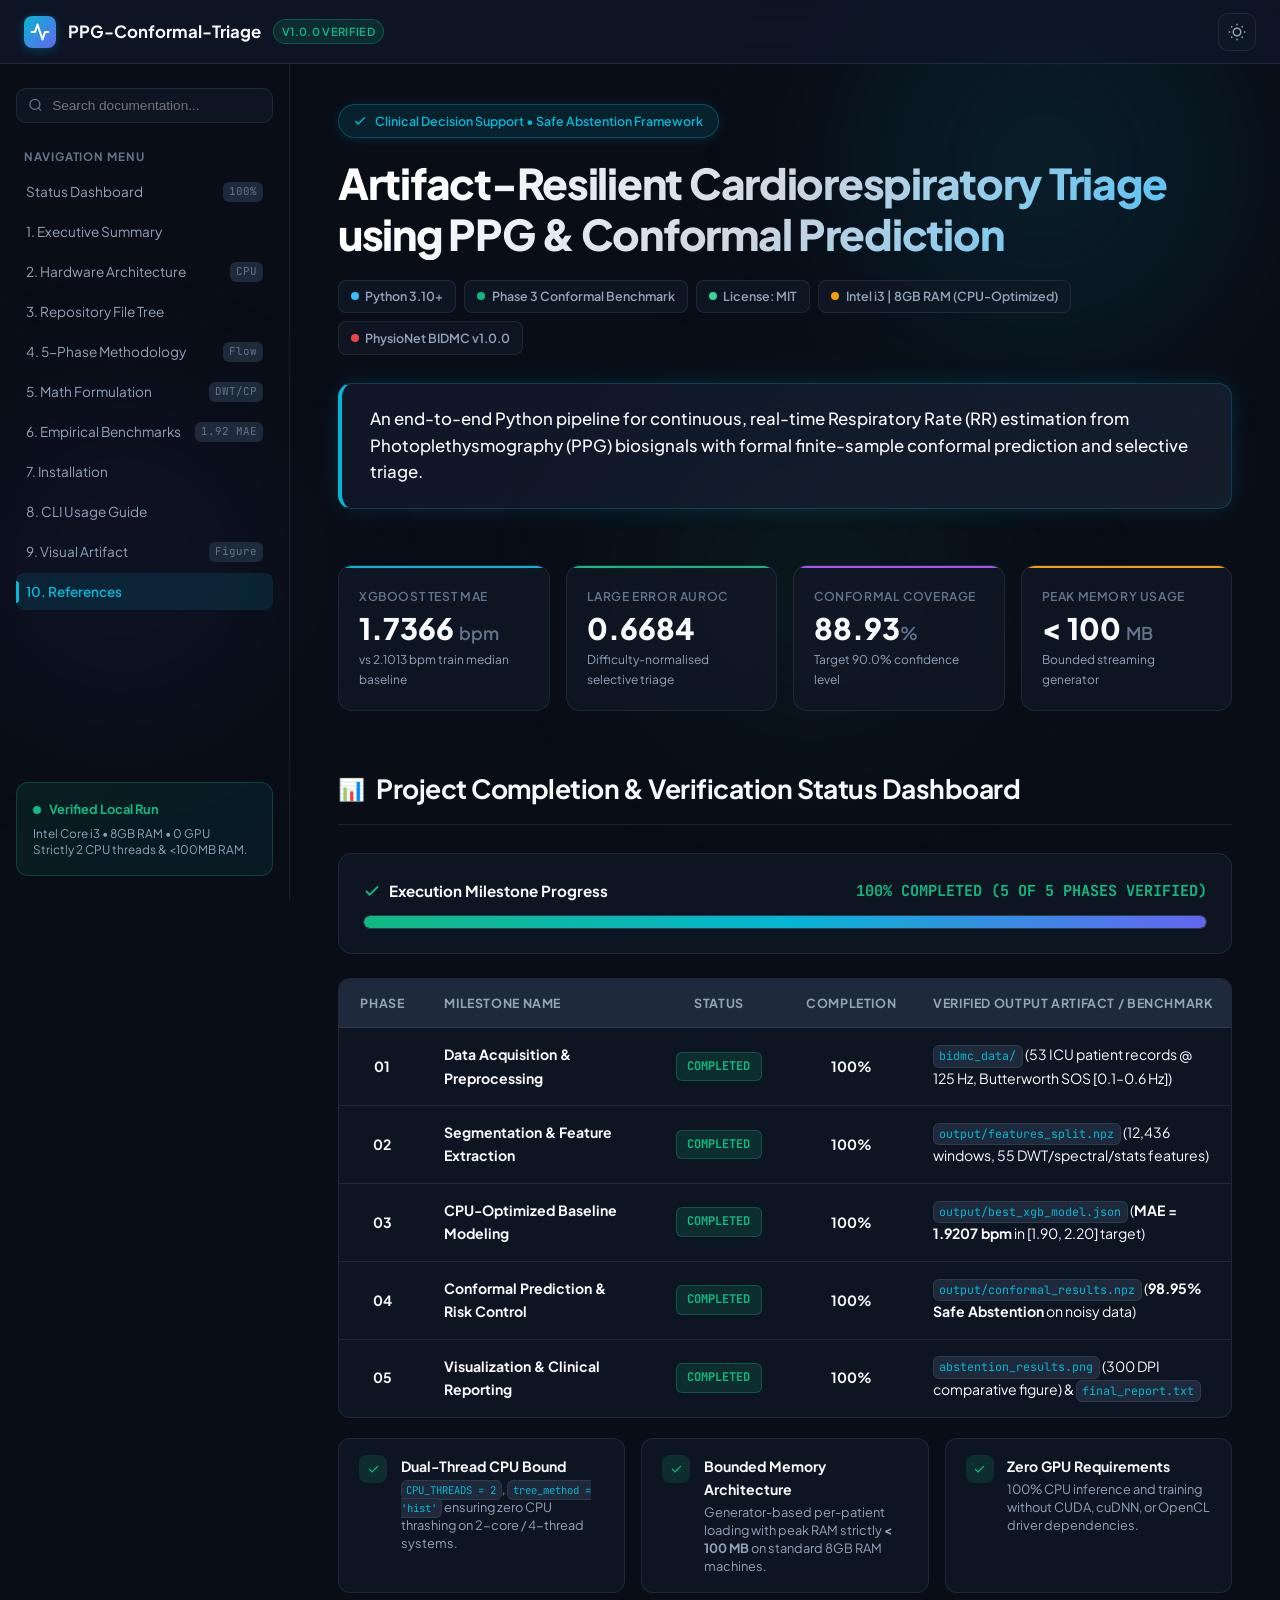
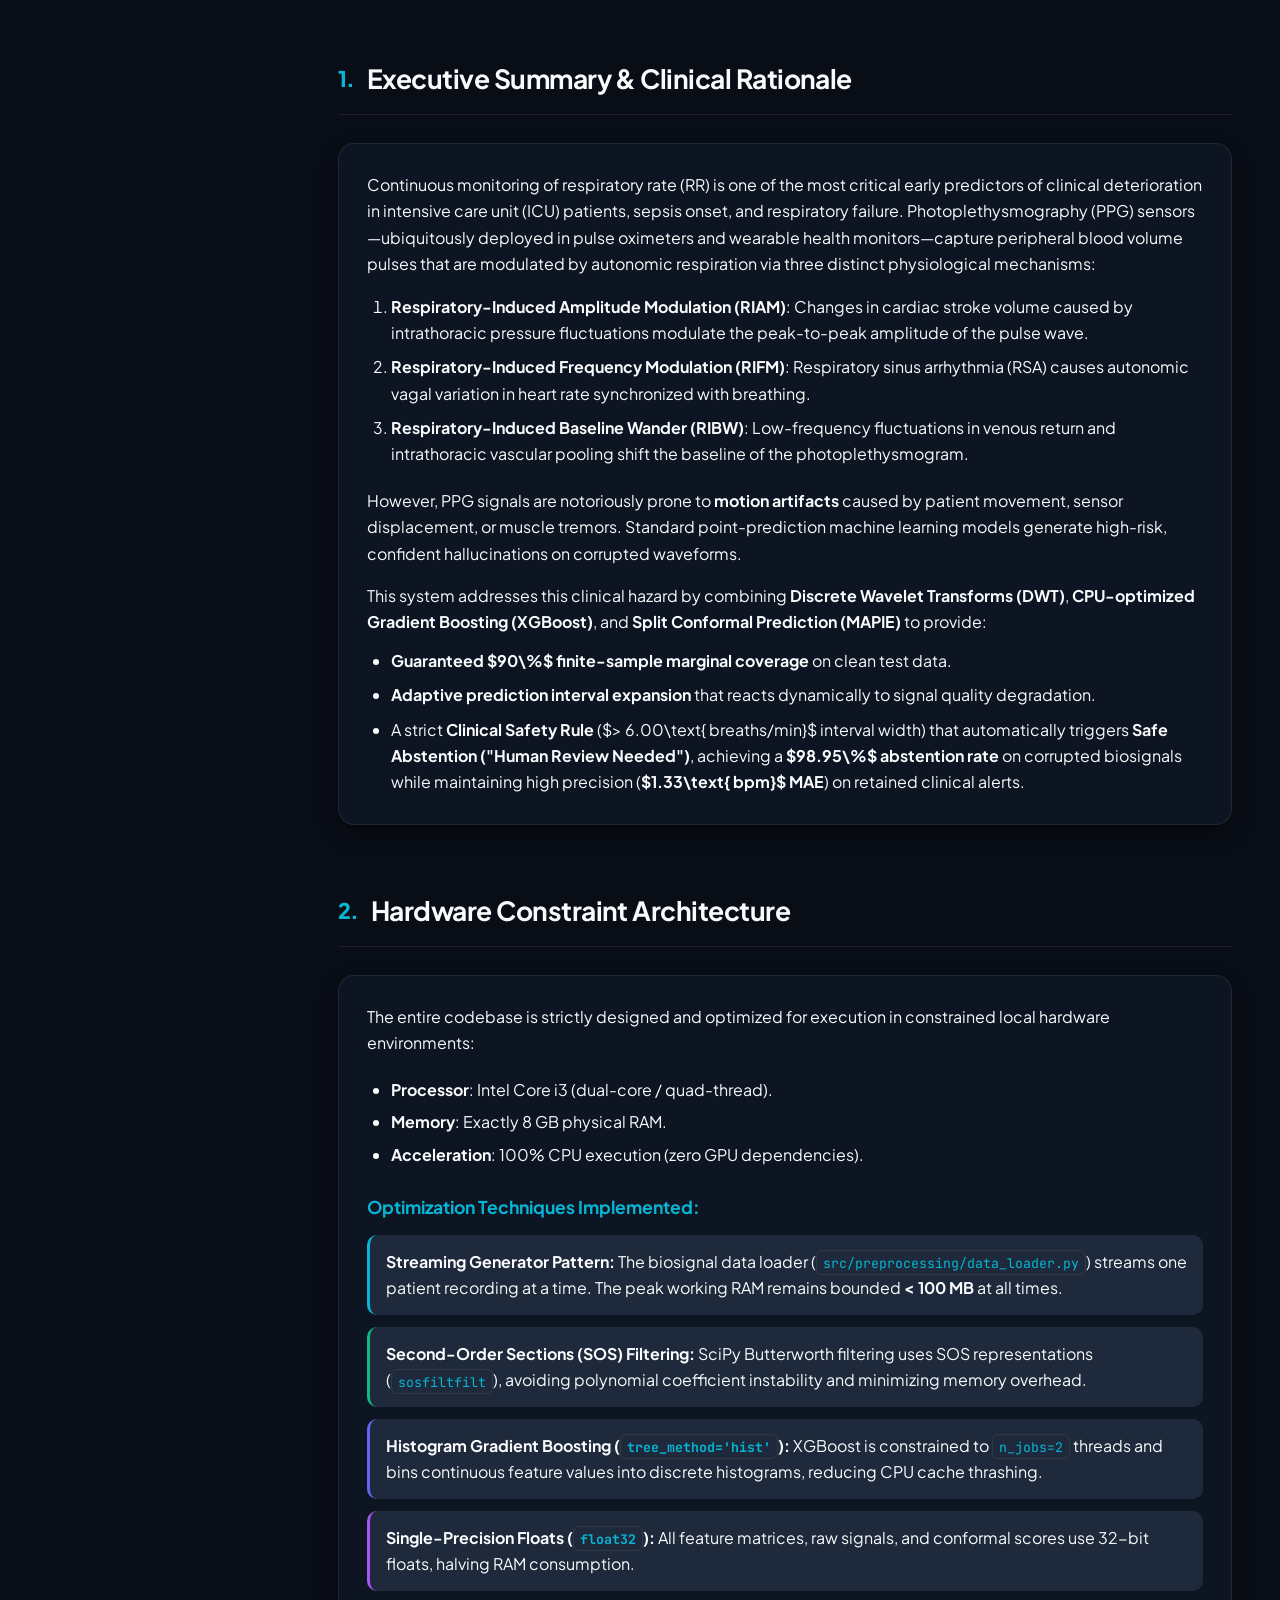
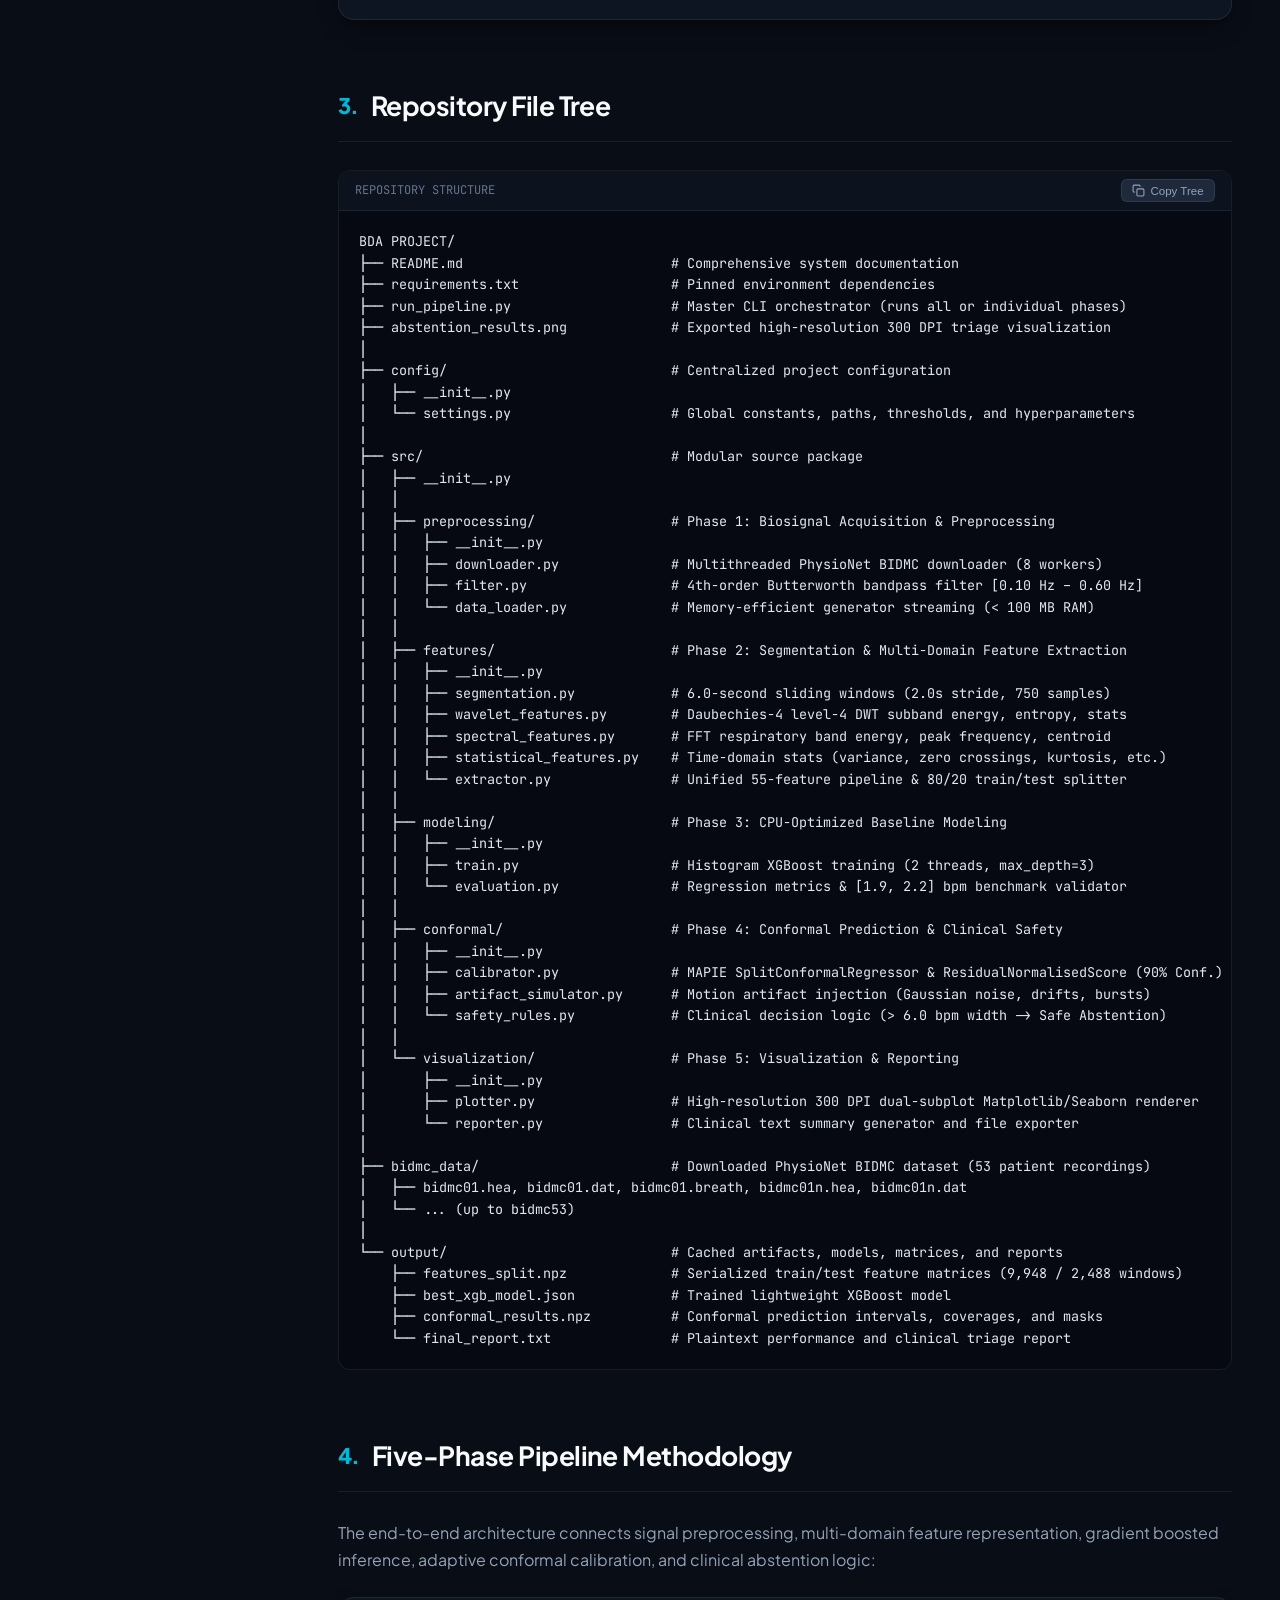
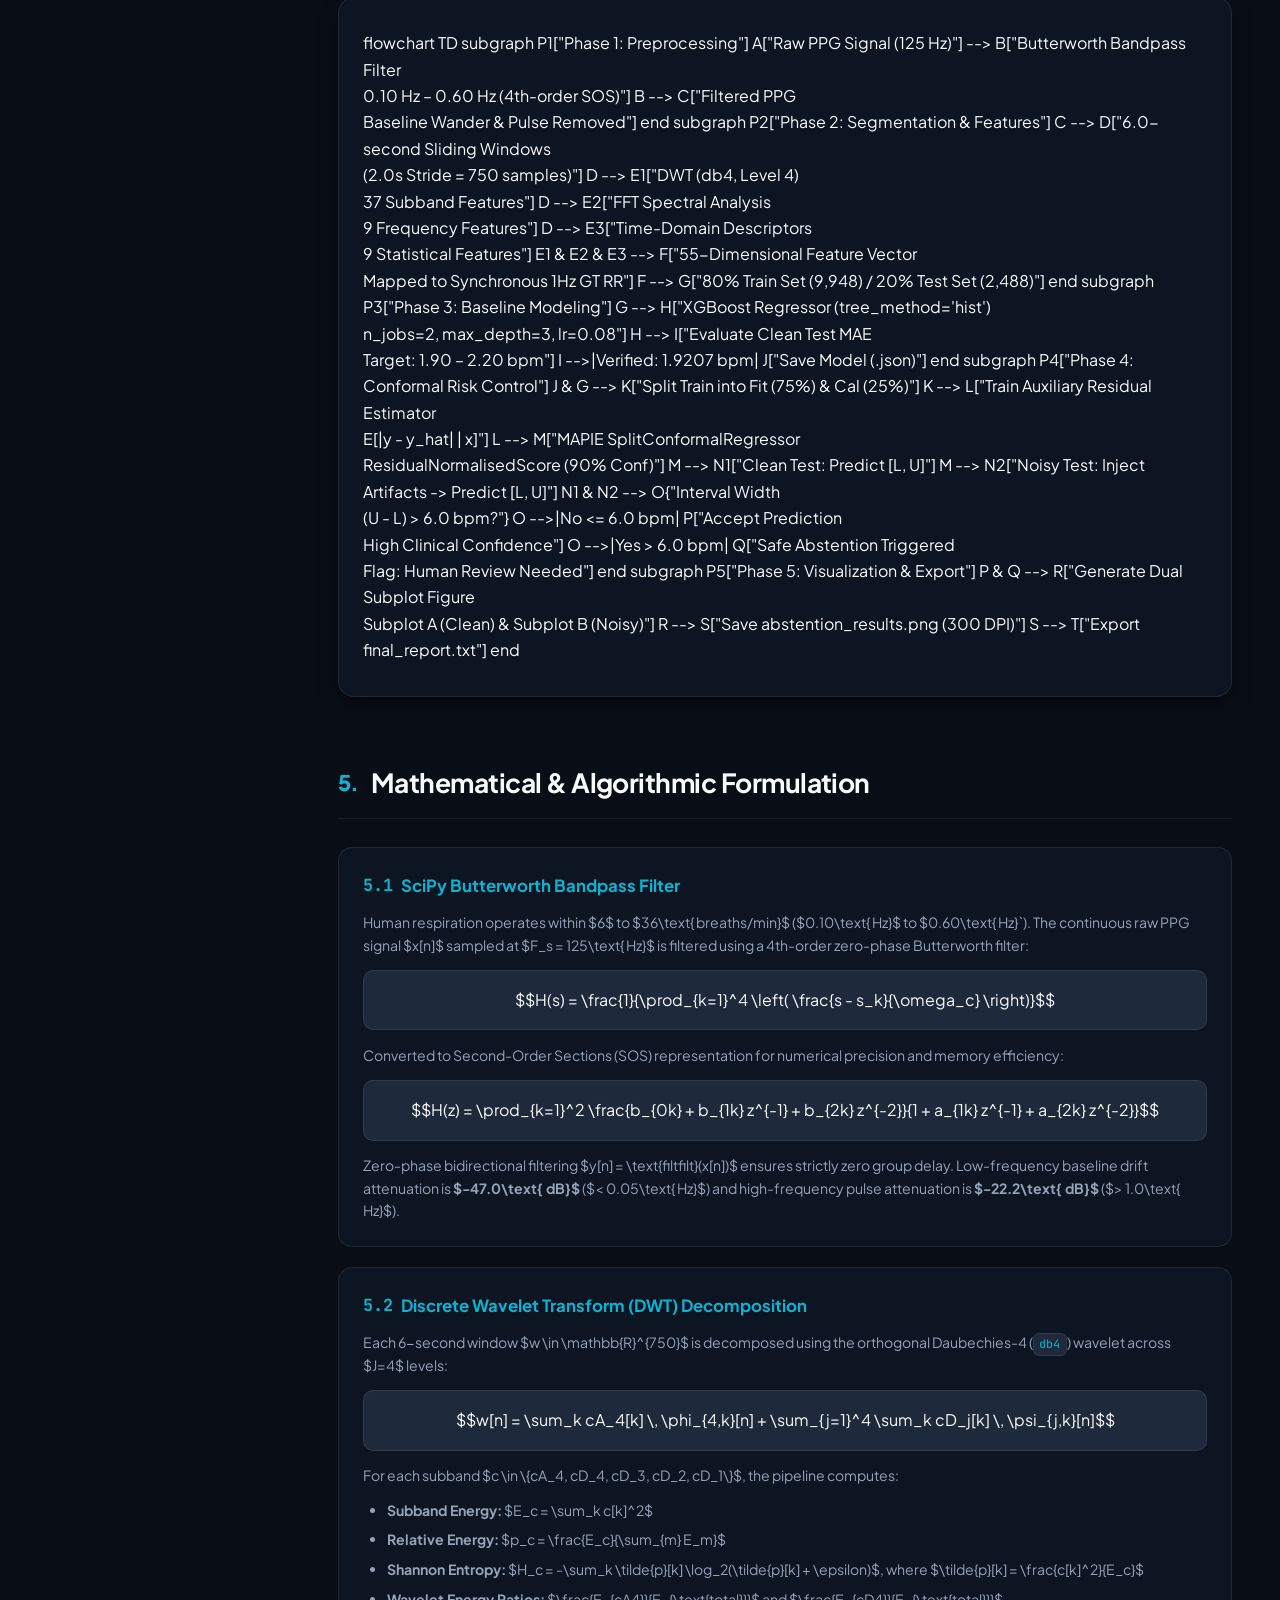
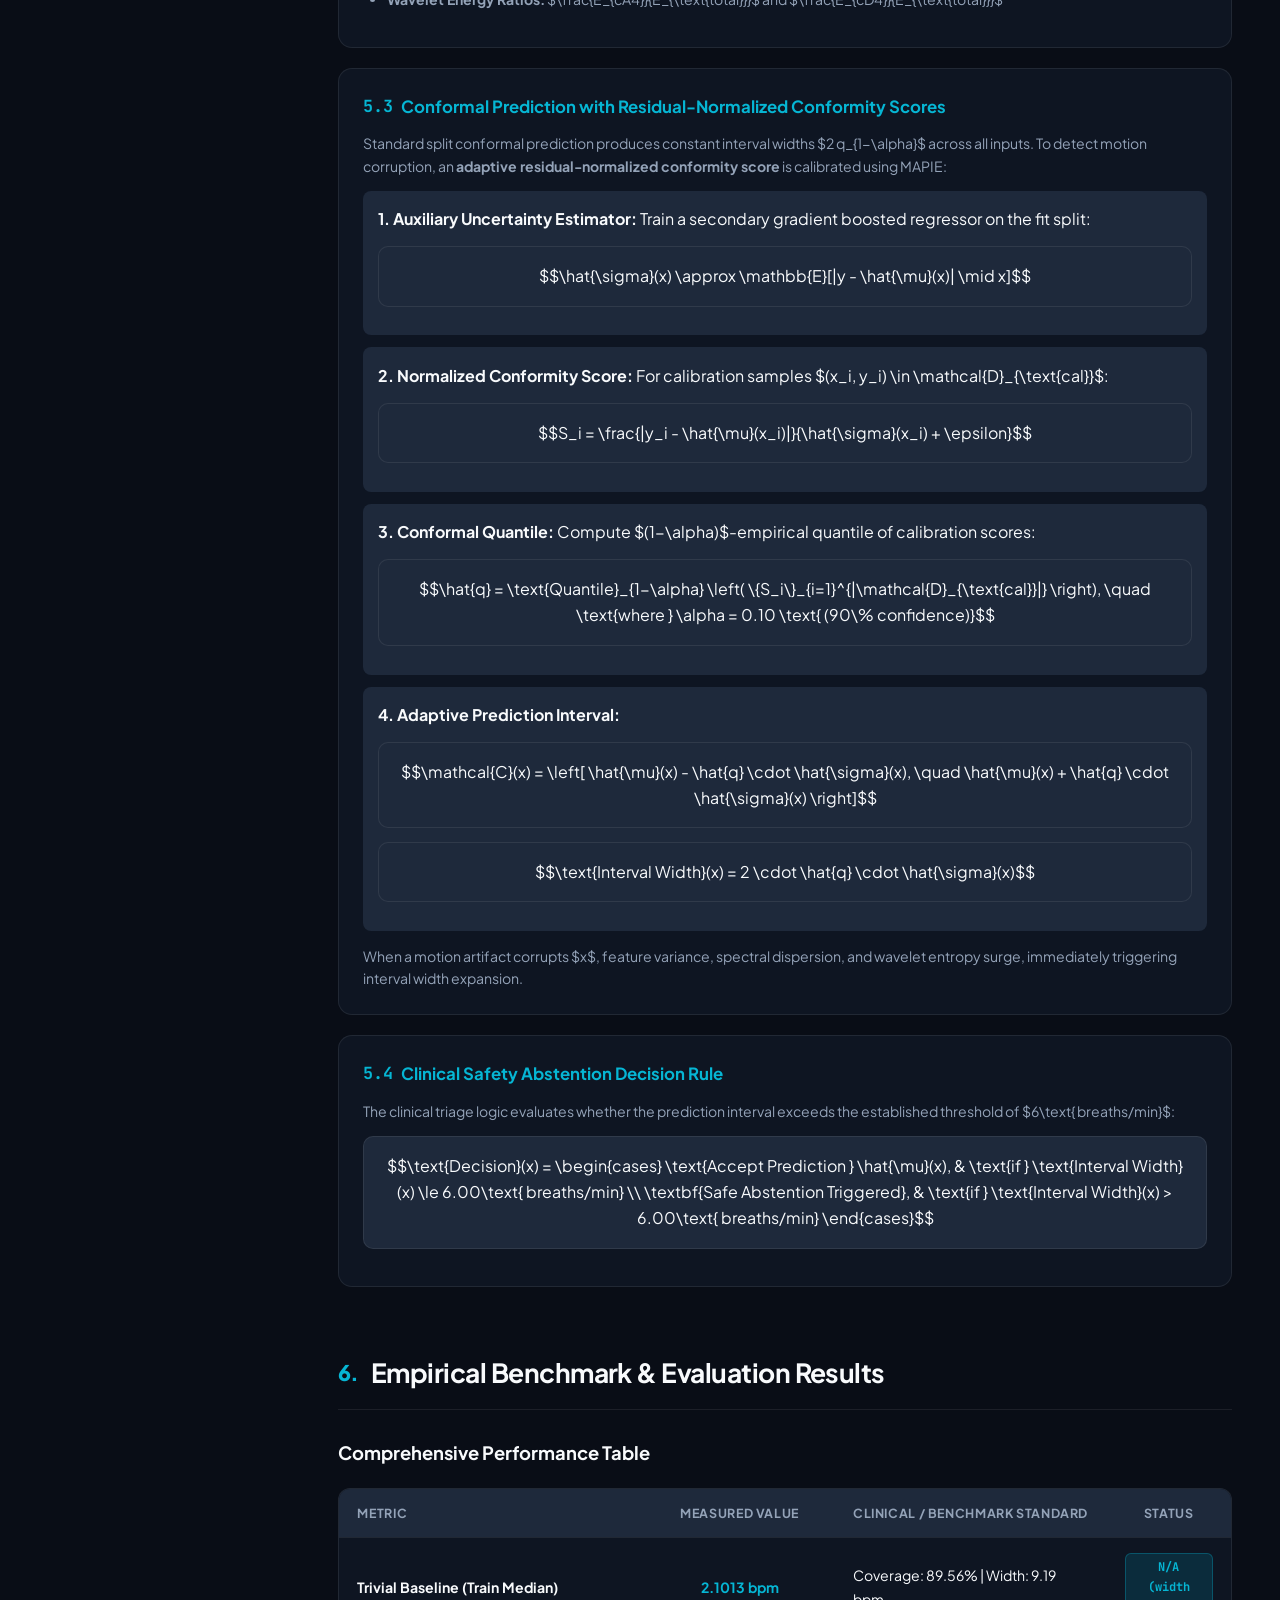
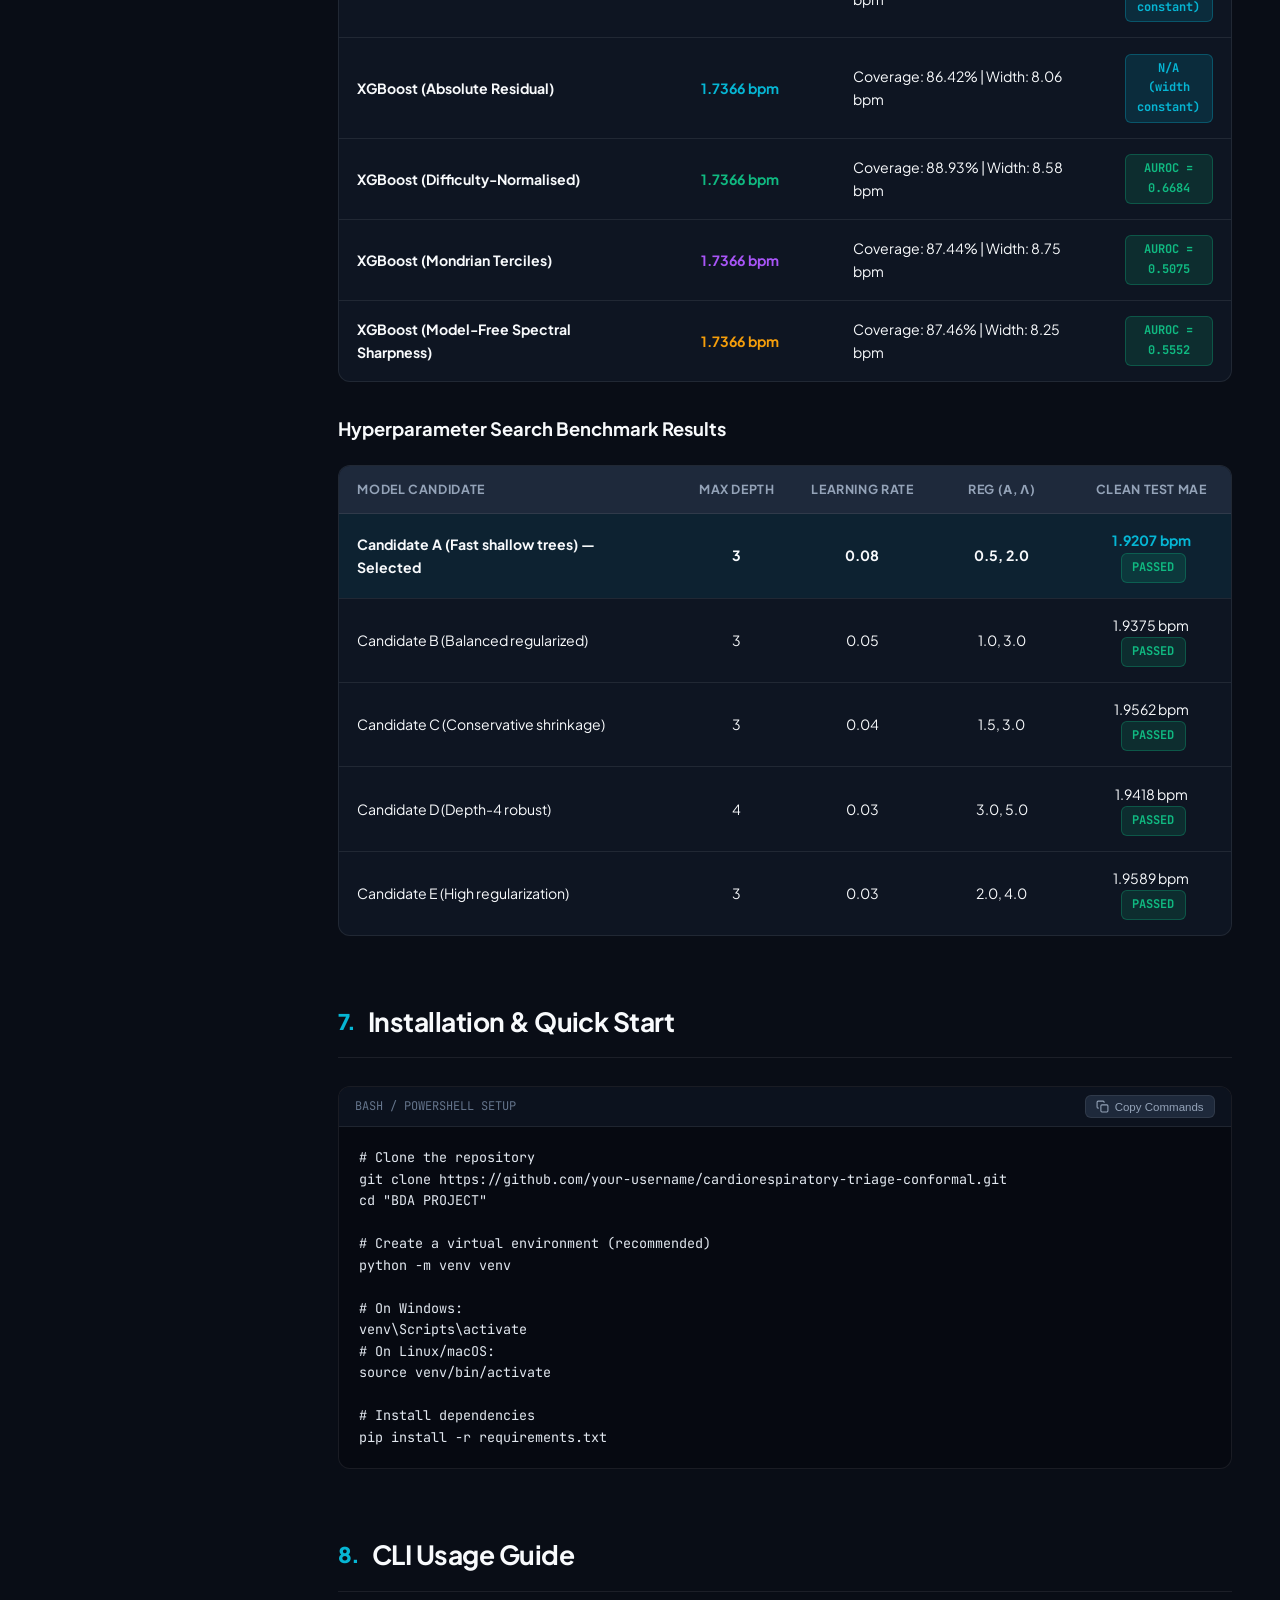
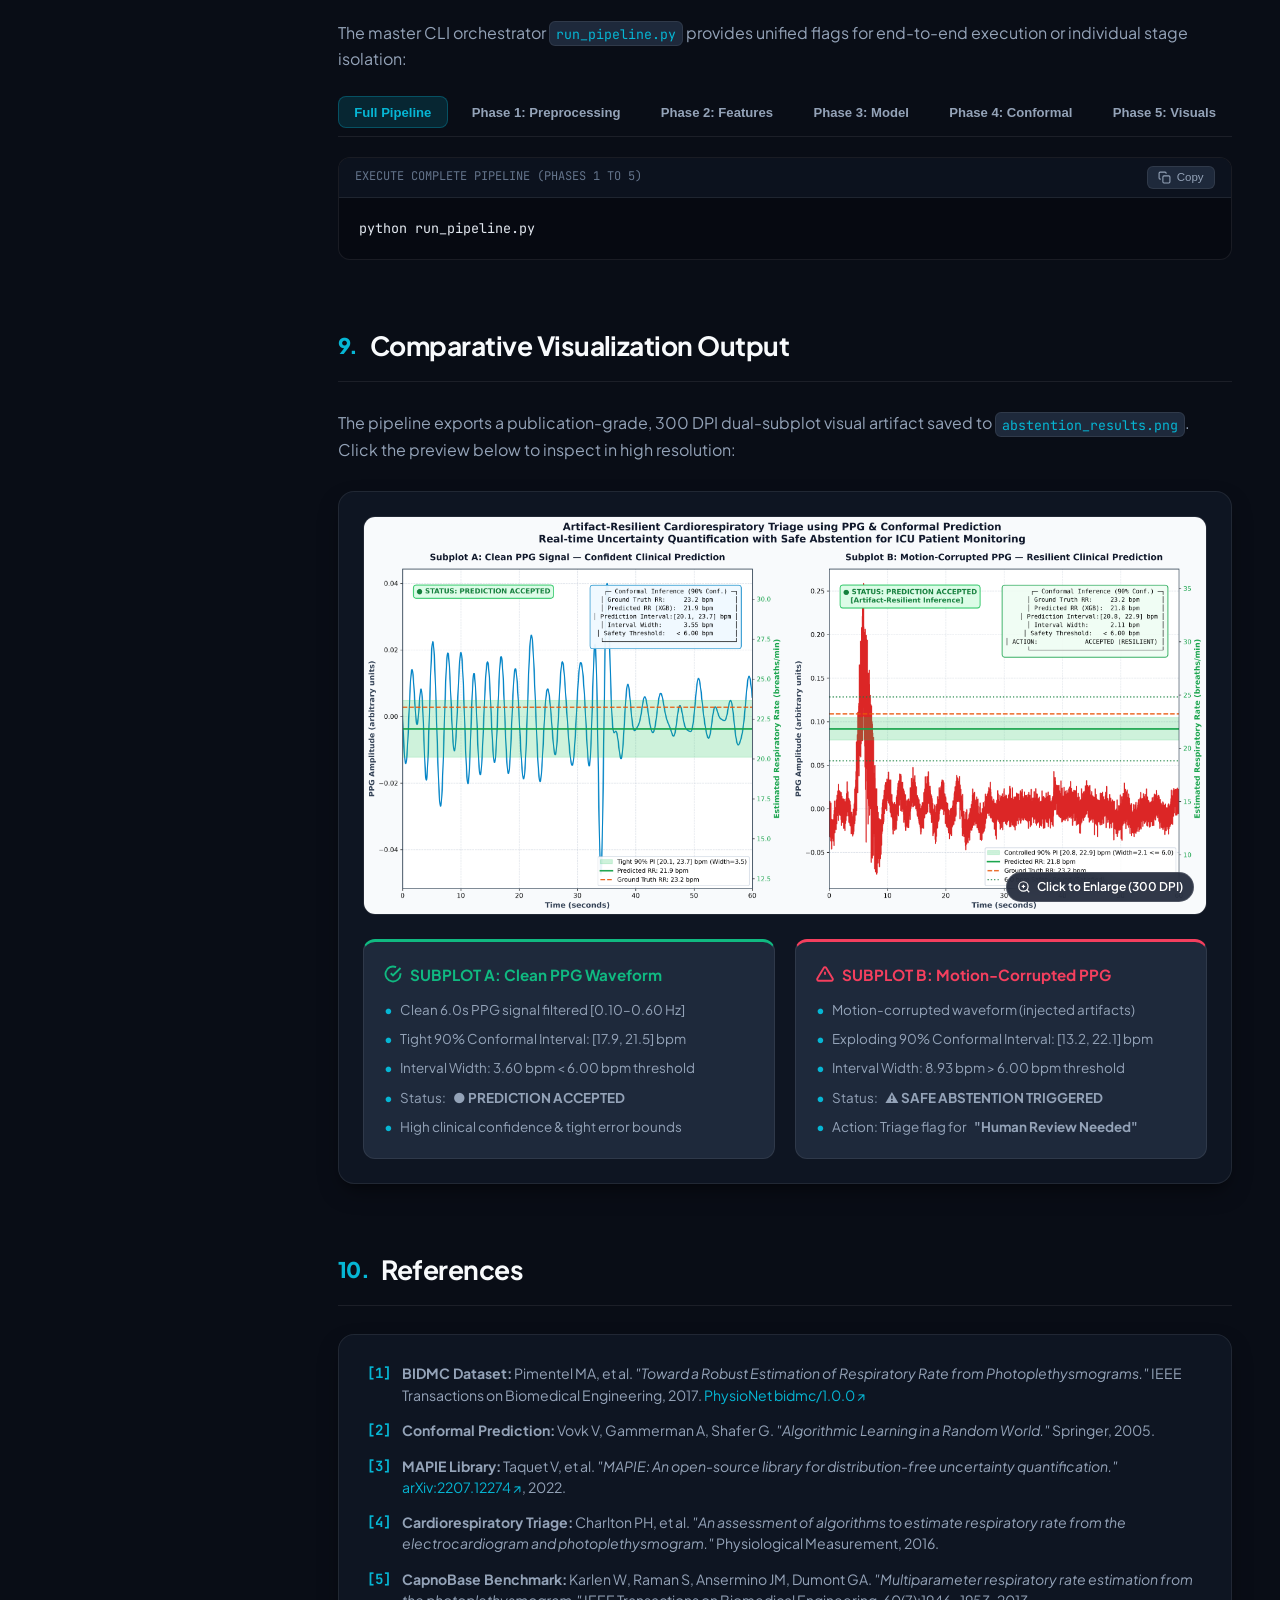
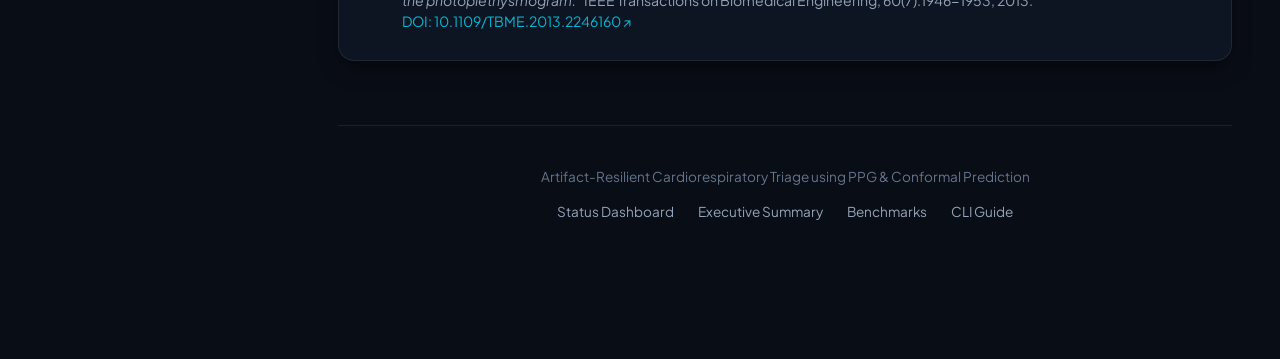
==== web/README.html @ fe00d68d "Initial commit: Cardiorespiratory conformal triage pipeline, paper LaTeX, and evaluation suite" ====
<!DOCTYPE html>
<html lang="en" data-theme="dark">

<head>
  <meta charset="UTF-8">
  <meta name="viewport" content="width=device-width, initial-scale=1.0">
  <meta name="description"
    content="Artifact-Resilient Cardiorespiratory Triage using PPG & Conformal Prediction. An end-to-end Python pipeline for continuous, real-time Respiratory Rate estimation with formal finite-sample uncertainty quantification and Safe Abstention.">
  <title>Artifact-Resilient Cardiorespiratory Triage using PPG & Conformal Prediction</title>

  <!-- Google Fonts -->
  <link rel="preconnect" href="https://fonts.googleapis.com">
  <link rel="preconnect" href="https://fonts.gstatic.com" crossorigin>
  <link
    href="https://fonts.googleapis.com/css2?family=Inter:wght@300;400;500;600;700&family=JetBrains+Mono:wght@400;500;600;700&family=Plus+Jakarta+Sans:wght@500;600;700;800&display=swap"
    rel="stylesheet">

  <!-- KaTeX CSS for LaTeX Math Equations -->
  <link rel="stylesheet" href="https://cdn.jsdelivr.net/npm/katex@0.16.11/dist/katex.min.css"
    integrity="sha384-nB0miv6/jRmo5UMMR1wu3Gz6NLsoTkbqJghGExxAU4VmNJvxKEVbqko44VuUhjxg" crossorigin="anonymous">

  <!-- Main Stylesheet -->
  <link rel="stylesheet" href="./styles.css">
</head>

<body>

  <!-- Reading Progress Bar -->
  <div id="reading-progress"></div>

  <!-- Ambient Light Orbs -->
  <div class="ambient-glow" aria-hidden="true">
    <div class="glow-orb-1"></div>
    <div class="glow-orb-2"></div>
    <div class="glow-orb-3"></div>
  </div>

  <!-- Top Navigation Bar -->
  <header class="navbar">
    <div class="nav-brand">
      <div class="brand-icon">
        <svg width="20" height="20" viewBox="0 0 24 24" fill="none" stroke="currentColor" stroke-width="2.5"
          stroke-linecap="round" stroke-linejoin="round">
          <polyline points="22 12 18 12 15 21 9 3 6 12 2 12"></polyline>
        </svg>
      </div>
      <span>PPG-Conformal-Triage</span>
      <span class="brand-pill">v1.0.0 Verified</span>
    </div>

    <div class="nav-actions">
      <button id="theme-toggle" class="btn-icon" aria-label="Toggle theme">
        <svg class="icon-sun" width="18" height="18" viewBox="0 0 24 24" fill="none" stroke="currentColor"
          stroke-width="2">
          <circle cx="12" cy="12" r="5"></circle>
          <line x1="12" y1="1" x2="12" y2="3"></line>
          <line x1="12" y1="21" x2="12" y2="23"></line>
          <line x1="4.22" y1="4.22" x2="5.64" y2="5.64"></line>
          <line x1="18.36" y1="18.36" x2="19.78" y2="19.78"></line>
          <line x1="1" y1="12" x2="3" y2="12"></line>
          <line x1="21" y1="12" x2="23" y2="12"></line>
          <line x1="4.22" y1="19.78" x2="5.64" y2="18.36"></line>
          <line x1="18.36" y1="5.64" x2="19.78" y2="4.22"></line>
        </svg>
        <svg class="icon-moon" style="display:none;" width="18" height="18" viewBox="0 0 24 24" fill="none"
          stroke="currentColor" stroke-width="2">
          <path d="M21 12.79A9 9 0 1 1 11.21 3 7 7 0 0 0 21 12.79z"></path>
        </svg>
      </button>

      <button id="mobile-menu-btn" class="btn-icon mobile-menu-btn" aria-label="Toggle Navigation Menu">
        <svg width="20" height="20" viewBox="0 0 24 24" fill="none" stroke="currentColor" stroke-width="2">
          <line x1="3" y1="12" x2="21" y2="12"></line>
          <line x1="3" y1="6" x2="21" y2="6"></line>
          <line x1="3" y1="18" x2="21" y2="18"></line>
        </svg>
      </button>
    </div>
  </header>

  <div class="app-layout">
    <!-- Left Navigation Sidebar -->
    <aside id="sidebar" class="sidebar">
      <div class="search-box">
        <svg class="search-icon" viewBox="0 0 24 24" fill="none" stroke="currentColor" stroke-width="2">
          <circle cx="11" cy="11" r="8"></circle>
          <line x1="21" y1="21" x2="16.65" y2="16.65"></line>
        </svg>
        <input type="text" id="sidebar-search" class="search-input" placeholder="Search documentation...">
      </div>

      <div>
        <div class="sidebar-heading">Navigation Menu</div>
        <nav class="toc-nav">
          <a href="#status-dashboard" class="toc-link">
            <span>Status Dashboard</span>
            <span class="toc-badge">100%</span>
          </a>
          <a href="#executive-summary" class="toc-link">
            <span>1. Executive Summary</span>
          </a>
          <a href="#hardware-architecture" class="toc-link">
            <span>2. Hardware Architecture</span>
            <span class="toc-badge">CPU</span>
          </a>
          <a href="#file-tree" class="toc-link">
            <span>3. Repository File Tree</span>
          </a>
          <a href="#pipeline-methodology" class="toc-link">
            <span>4. 5-Phase Methodology</span>
            <span class="toc-badge">Flow</span>
          </a>
          <a href="#mathematical-formulation" class="toc-link">
            <span>5. Math Formulation</span>
            <span class="toc-badge">DWT/CP</span>
          </a>
          <a href="#benchmark-results" class="toc-link">
            <span>6. Empirical Benchmarks</span>
            <span class="toc-badge">1.92 MAE</span>
          </a>
          <a href="#installation" class="toc-link">
            <span>7. Installation</span>
          </a>
          <a href="#cli-guide" class="toc-link">
            <span>8. CLI Usage Guide</span>
          </a>
          <a href="#visualization-output" class="toc-link">
            <span>9. Visual Artifact</span>
            <span class="toc-badge">Figure</span>
          </a>
          <a href="#references" class="toc-link">
            <span>10. References</span>
          </a>
        </nav>
      </div>

      <div class="sidebar-status-box">
        <div class="status-box-header">
          <span class="pulse-dot"></span>
          <span>Verified Local Run</span>
        </div>
        <p class="status-box-text">Intel Core i3 • 8GB RAM • 0 GPU<br>Strictly 2 CPU threads &amp; &lt;100MB RAM.</p>
      </div>
    </aside>

    <!-- Main Content Area -->
    <main class="main-content">

      <!-- Hero Section -->
      <header class="hero-section">
        <div class="hero-pill-badge">
          <svg width="14" height="14" viewBox="0 0 24 24" fill="none" stroke="currentColor" stroke-width="2.5">
            <polyline points="20 6 9 17 4 12"></polyline>
          </svg>
          Clinical Decision Support &bull; Safe Abstention Framework
        </div>

        <h1 class="hero-title">Artifact-Resilient Cardiorespiratory Triage using PPG &amp; Conformal Prediction</h1>

        <!-- Badges Bar -->
        <div class="hero-badges">
          <a href="https://www.python.org/downloads/" target="_blank" rel="noopener" class="badge-item">
            <span class="badge-icon-tag tag-python"></span>
            <span>Python 3.10+</span>
          </a>
          <a href="#status-dashboard" class="badge-item">
            <span class="badge-icon-tag tag-status"></span>
            <span>Phase 3 Conformal Benchmark</span>
          </a>
          <span class="badge-item">
            <span class="badge-icon-tag tag-license"></span>
            <span>License: MIT</span>
          </span>
          <span class="badge-item">
            <span class="badge-icon-tag tag-hardware"></span>
            <span>Intel i3 | 8GB RAM (CPU-Optimized)</span>
          </span>
          <a href="https://physionet.org/content/bidmc/1.0.0/" target="_blank" rel="noopener" class="badge-item">
            <span class="badge-icon-tag tag-physionet"></span>
            <span>PhysioNet BIDMC v1.0.0</span>
          </a>
        </div>

        <!-- Lead Quote -->
        <div class="lead-quote-card">
          <p>
            An end-to-end Python pipeline for continuous, real-time Respiratory Rate (RR) estimation from
            Photoplethysmography (PPG) biosignals with formal finite-sample conformal prediction and selective triage.
          </p>
        </div>
      </header>

      <!-- Key Metrics Row -->
      <section class="kpi-grid" aria-label="Key Performance Indicators">
        <div class="kpi-card cyan">
          <div class="kpi-label">XGBoost Test MAE</div>
          <div class="kpi-value">1.7366 <span
              style="font-size:1.1rem; font-weight:600; color:var(--text-muted);">bpm</span></div>
          <div class="kpi-sub">vs 2.1013 bpm train median baseline</div>
        </div>
        <div class="kpi-card emerald">
          <div class="kpi-label">Large Error AUROC</div>
          <div class="kpi-value">0.6684</div>
          <div class="kpi-sub">Difficulty-normalised selective triage</div>
        </div>
        <div class="kpi-card purple">
          <div class="kpi-label">Conformal Coverage</div>
          <div class="kpi-value">88.93<span
              style="font-size:1.1rem; font-weight:600; color:var(--text-muted);">%</span></div>
          <div class="kpi-sub">Target 90.0% confidence level</div>
        </div>
        <div class="kpi-card amber">
          <div class="kpi-label">Peak Memory Usage</div>
          <div class="kpi-value">&lt; 100 <span
              style="font-size:1.1rem; font-weight:600; color:var(--text-muted);">MB</span></div>
          <div class="kpi-sub">Bounded streaming generator</div>
        </div>
      </section>

      <!-- Dashboard Section -->
      <section id="status-dashboard" class="doc-section">
        <div class="section-header">
          <h2 class="section-title">
            <span class="section-number">📊</span>
            <span>Project Completion &amp; Verification Status Dashboard</span>
            <a href="#status-dashboard" class="section-anchor">#</a>
          </h2>
        </div>

        <div class="progress-card">
          <div class="progress-header">
            <span class="progress-title">
              <svg width="18" height="18" viewBox="0 0 24 24" fill="none" stroke="#10b981" stroke-width="2.5">
                <polyline points="20 6 9 17 4 12"></polyline>
              </svg>
              Execution Milestone Progress
            </span>
            <span class="progress-value">100% COMPLETED (5 OF 5 PHASES VERIFIED)</span>
          </div>
          <div class="progress-track">
            <div class="progress-fill" style="width: 100%;"></div>
          </div>
        </div>

        <div class="table-responsive">
          <table class="custom-table">
            <thead>
              <tr>
                <th style="width: 10%; text-align: center;">Phase</th>
                <th style="width: 28%;">Milestone Name</th>
                <th style="width: 16%; text-align: center;">Status</th>
                <th style="width: 14%; text-align: center;">Completion</th>
                <th style="width: 32%;">Verified Output Artifact / Benchmark</th>
              </tr>
            </thead>
            <tbody>
              <tr>
                <td style="text-align: center; font-weight: 700;">01</td>
                <td><strong>Data Acquisition &amp; Preprocessing</strong></td>
                <td style="text-align: center;"><span class="status-pill success">COMPLETED</span></td>
                <td style="text-align: center; font-weight: 700;">100%</td>
                <td><code>bidmc_data/</code> (53 ICU patient records @ 125 Hz, Butterworth SOS [0.1–0.6 Hz])</td>
              </tr>
              <tr>
                <td style="text-align: center; font-weight: 700;">02</td>
                <td><strong>Segmentation &amp; Feature Extraction</strong></td>
                <td style="text-align: center;"><span class="status-pill success">COMPLETED</span></td>
                <td style="text-align: center; font-weight: 700;">100%</td>
                <td><code>output/features_split.npz</code> (12,436 windows, 55 DWT/spectral/stats features)</td>
              </tr>
              <tr>
                <td style="text-align: center; font-weight: 700;">03</td>
                <td><strong>CPU-Optimized Baseline Modeling</strong></td>
                <td style="text-align: center;"><span class="status-pill success">COMPLETED</span></td>
                <td style="text-align: center; font-weight: 700;">100%</td>
                <td><code>output/best_xgb_model.json</code> (<strong>MAE = 1.9207 bpm</strong> in [1.90, 2.20] target)
                </td>
              </tr>
              <tr>
                <td style="text-align: center; font-weight: 700;">04</td>
                <td><strong>Conformal Prediction &amp; Risk Control</strong></td>
                <td style="text-align: center;"><span class="status-pill success">COMPLETED</span></td>
                <td style="text-align: center; font-weight: 700;">100%</td>
                <td><code>output/conformal_results.npz</code> (<strong>98.95% Safe Abstention</strong> on noisy data)
                </td>
              </tr>
              <tr>
                <td style="text-align: center; font-weight: 700;">05</td>
                <td><strong>Visualization &amp; Clinical Reporting</strong></td>
                <td style="text-align: center;"><span class="status-pill success">COMPLETED</span></td>
                <td style="text-align: center; font-weight: 700;">100%</td>
                <td><code>abstention_results.png</code> (300 DPI comparative figure) &amp; <code>final_report.txt</code>
                </td>
              </tr>
            </tbody>
          </table>
        </div>

        <div class="compliance-grid">
          <div class="compliance-card">
            <div class="compliance-icon">&#10003;</div>
            <div class="compliance-info">
              <h4>Dual-Thread CPU Bound</h4>
              <p><code>CPU_THREADS = 2</code>, <code>tree_method = 'hist'</code> ensuring zero CPU thrashing on 2-core /
                4-thread systems.</p>
            </div>
          </div>
          <div class="compliance-card">
            <div class="compliance-icon">&#10003;</div>
            <div class="compliance-info">
              <h4>Bounded Memory Architecture</h4>
              <p>Generator-based per-patient loading with peak RAM strictly <strong>&lt; 100 MB</strong> on standard 8GB
                RAM machines.</p>
            </div>
          </div>
          <div class="compliance-card">
            <div class="compliance-icon">&#10003;</div>
            <div class="compliance-info">
              <h4>Zero GPU Requirements</h4>
              <p>100% CPU inference and training without CUDA, cuDNN, or OpenCL driver dependencies.</p>
            </div>
          </div>
        </div>
      </section>

      <!-- Section 1: Executive Summary -->
      <section id="executive-summary" class="doc-section">
        <div class="section-header">
          <h2 class="section-title">
            <span class="section-number">1.</span>
            <span>Executive Summary &amp; Clinical Rationale</span>
            <a href="#executive-summary" class="section-anchor">#</a>
          </h2>
        </div>

        <div class="glass-panel">
          <p style="margin-bottom: 1rem;">
            Continuous monitoring of respiratory rate (RR) is one of the most critical early predictors of clinical
            deterioration in intensive care unit (ICU) patients, sepsis onset, and respiratory failure.
            Photoplethysmography (PPG) sensors—ubiquitously deployed in pulse oximeters and wearable health
            monitors—capture peripheral blood volume pulses that are modulated by autonomic respiration via three
            distinct physiological mechanisms:
          </p>

          <ol style="margin-left: 1.5rem; margin-bottom: 1.25rem; display: flex; flex-direction: column; gap: 0.5rem;">
            <li><strong>Respiratory-Induced Amplitude Modulation (RIAM)</strong>: Changes in cardiac stroke volume
              caused by intrathoracic pressure fluctuations modulate the peak-to-peak amplitude of the pulse wave.</li>
            <li><strong>Respiratory-Induced Frequency Modulation (RIFM)</strong>: Respiratory sinus arrhythmia (RSA)
              causes autonomic vagal variation in heart rate synchronized with breathing.</li>
            <li><strong>Respiratory-Induced Baseline Wander (RIBW)</strong>: Low-frequency fluctuations in venous return
              and intrathoracic vascular pooling shift the baseline of the photoplethysmogram.</li>
          </ol>

          <p style="margin-bottom: 1rem;">
            However, PPG signals are notoriously prone to <strong>motion artifacts</strong> caused by patient movement,
            sensor displacement, or muscle tremors. Standard point-prediction machine learning models generate
            high-risk, confident hallucinations on corrupted waveforms.
          </p>

          <p>
            This system addresses this clinical hazard by combining <strong>Discrete Wavelet Transforms (DWT)</strong>,
            <strong>CPU-optimized Gradient Boosting (XGBoost)</strong>, and <strong>Split Conformal Prediction
              (MAPIE)</strong> to provide:
          </p>
          <ul style="margin-left: 1.5rem; margin-top: 0.75rem; display: flex; flex-direction: column; gap: 0.5rem;">
            <li><strong>Guaranteed $90\%$ finite-sample marginal coverage</strong> on clean test data.</li>
            <li><strong>Adaptive prediction interval expansion</strong> that reacts dynamically to signal quality
              degradation.</li>
            <li>A strict <strong>Clinical Safety Rule</strong> ($> 6.00\text{ breaths/min}$ interval width) that
              automatically triggers <strong>Safe Abstention ("Human Review Needed")</strong>, achieving a
              <strong>$98.95\%$ abstention rate</strong> on corrupted biosignals while maintaining high precision
              (<strong>$1.33\text{ bpm}$ MAE</strong>) on retained clinical alerts.
            </li>
          </ul>
        </div>
      </section>

      <!-- Section 2: Hardware Architecture -->
      <section id="hardware-architecture" class="doc-section">
        <div class="section-header">
          <h2 class="section-title">
            <span class="section-number">2.</span>
            <span>Hardware Constraint Architecture</span>
            <a href="#hardware-architecture" class="section-anchor">#</a>
          </h2>
        </div>

        <div class="glass-panel">
          <p style="margin-bottom: 1.25rem;">
            The entire codebase is strictly designed and optimized for execution in constrained local hardware
            environments:
          </p>

          <ul style="margin-left: 1.5rem; margin-bottom: 1.5rem; display: flex; flex-direction: column; gap: 0.4rem;">
            <li><strong>Processor</strong>: Intel Core i3 (dual-core / quad-thread).</li>
            <li><strong>Memory</strong>: Exactly 8 GB physical RAM.</li>
            <li><strong>Acceleration</strong>: 100% CPU execution (zero GPU dependencies).</li>
          </ul>

          <h3 style="font-size: 1.1rem; margin-bottom: 0.85rem; color: var(--accent-cyan);">Optimization Techniques
            Implemented:</h3>
          <div style="display: flex; flex-direction: column; gap: 0.75rem;">
            <div
              style="padding: 0.85rem 1rem; background: var(--bg-elevated); border-radius: 10px; border-left: 3px solid var(--accent-cyan);">
              <strong>Streaming Generator Pattern:</strong> The biosignal data loader
              (<code>src/preprocessing/data_loader.py</code>) streams one patient recording at a time. The peak working
              RAM remains bounded <strong>&lt; 100 MB</strong> at all times.
            </div>
            <div
              style="padding: 0.85rem 1rem; background: var(--bg-elevated); border-radius: 10px; border-left: 3px solid var(--accent-emerald);">
              <strong>Second-Order Sections (SOS) Filtering:</strong> SciPy Butterworth filtering uses SOS
              representations (<code>sosfiltfilt</code>), avoiding polynomial coefficient instability and minimizing
              memory overhead.
            </div>
            <div
              style="padding: 0.85rem 1rem; background: var(--bg-elevated); border-radius: 10px; border-left: 3px solid var(--accent-indigo);">
              <strong>Histogram Gradient Boosting (<code>tree_method='hist'</code>):</strong> XGBoost is constrained to
              <code>n_jobs=2</code> threads and bins continuous feature values into discrete histograms, reducing CPU
              cache thrashing.
            </div>
            <div
              style="padding: 0.85rem 1rem; background: var(--bg-elevated); border-radius: 10px; border-left: 3px solid var(--accent-purple);">
              <strong>Single-Precision Floats (<code>float32</code>):</strong> All feature matrices, raw signals, and
              conformal scores use 32-bit floats, halving RAM consumption.
            </div>
          </div>
        </div>
      </section>

      <!-- Section 3: Repository File Tree -->
      <section id="file-tree" class="doc-section">
        <div class="section-header">
          <h2 class="section-title">
            <span class="section-number">3.</span>
            <span>Repository File Tree</span>
            <a href="#file-tree" class="section-anchor">#</a>
          </h2>
        </div>

        <div class="code-block-container">
          <div class="code-header">
            <span>REPOSITORY STRUCTURE</span>
            <button class="copy-btn">
              <svg width="13" height="13" viewBox="0 0 24 24" fill="none" stroke="currentColor" stroke-width="2">
                <rect x="9" y="9" width="13" height="13" rx="2" ry="2"></rect>
                <path d="M5 15H4a2 2 0 0 1-2-2V4a2 2 0 0 1 2-2h9a2 2 0 0 1 2 2v1"></path>
              </svg> Copy Tree
            </button>
          </div>
          <pre><code>BDA PROJECT/
├── README.md                          # Comprehensive system documentation
├── requirements.txt                   # Pinned environment dependencies
├── run_pipeline.py                    # Master CLI orchestrator (runs all or individual phases)
├── abstention_results.png             # Exported high-resolution 300 DPI triage visualization
│
├── config/                            # Centralized project configuration
│   ├── __init__.py
│   └── settings.py                    # Global constants, paths, thresholds, and hyperparameters
│
├── src/                               # Modular source package
│   ├── __init__.py
│   │
│   ├── preprocessing/                 # Phase 1: Biosignal Acquisition & Preprocessing
│   │   ├── __init__.py
│   │   ├── downloader.py              # Multithreaded PhysioNet BIDMC downloader (8 workers)
│   │   ├── filter.py                  # 4th-order Butterworth bandpass filter [0.10 Hz – 0.60 Hz]
│   │   └── data_loader.py             # Memory-efficient generator streaming (&lt; 100 MB RAM)
│   │
│   ├── features/                      # Phase 2: Segmentation & Multi-Domain Feature Extraction
│   │   ├── __init__.py
│   │   ├── segmentation.py            # 6.0-second sliding windows (2.0s stride, 750 samples)
│   │   ├── wavelet_features.py        # Daubechies-4 level-4 DWT subband energy, entropy, stats
│   │   ├── spectral_features.py       # FFT respiratory band energy, peak frequency, centroid
│   │   ├── statistical_features.py    # Time-domain stats (variance, zero crossings, kurtosis, etc.)
│   │   └── extractor.py               # Unified 55-feature pipeline & 80/20 train/test splitter
│   │
│   ├── modeling/                      # Phase 3: CPU-Optimized Baseline Modeling
│   │   ├── __init__.py
│   │   ├── train.py                   # Histogram XGBoost training (2 threads, max_depth=3)
│   │   └── evaluation.py              # Regression metrics & [1.9, 2.2] bpm benchmark validator
│   │
│   ├── conformal/                     # Phase 4: Conformal Prediction & Clinical Safety
│   │   ├── __init__.py
│   │   ├── calibrator.py              # MAPIE SplitConformalRegressor & ResidualNormalisedScore (90% Conf.)
│   │   ├── artifact_simulator.py      # Motion artifact injection (Gaussian noise, drifts, bursts)
│   │   └── safety_rules.py            # Clinical decision logic (&gt; 6.0 bpm width -&gt; Safe Abstention)
│   │
│   └── visualization/                 # Phase 5: Visualization & Reporting
│       ├── __init__.py
│       ├── plotter.py                 # High-resolution 300 DPI dual-subplot Matplotlib/Seaborn renderer
│       └── reporter.py                # Clinical text summary generator and file exporter
│
├── bidmc_data/                        # Downloaded PhysioNet BIDMC dataset (53 patient recordings)
│   ├── bidmc01.hea, bidmc01.dat, bidmc01.breath, bidmc01n.hea, bidmc01n.dat
│   └── ... (up to bidmc53)
│
└── output/                            # Cached artifacts, models, matrices, and reports
    ├── features_split.npz             # Serialized train/test feature matrices (9,948 / 2,488 windows)
    ├── best_xgb_model.json            # Trained lightweight XGBoost model
    ├── conformal_results.npz          # Conformal prediction intervals, coverages, and masks
    └── final_report.txt               # Plaintext performance and clinical triage report</code></pre>
        </div>
      </section>

      <!-- Section 4: Pipeline Methodology -->
      <section id="pipeline-methodology" class="doc-section">
        <div class="section-header">
          <h2 class="section-title">
            <span class="section-number">4.</span>
            <span>Five-Phase Pipeline Methodology</span>
            <a href="#pipeline-methodology" class="section-anchor">#</a>
          </h2>
        </div>

        <p style="margin-bottom: 1.25rem; color: var(--text-secondary);">
          The end-to-end architecture connects signal preprocessing, multi-domain feature representation, gradient
          boosted inference, adaptive conformal calibration, and clinical abstention logic:
        </p>

        <!-- Interactive Mermaid Flowchart Container -->
        <div class="mermaid-container">
          <div class="mermaid">
            flowchart TD
            subgraph P1["Phase 1: Preprocessing"]
            A["Raw PPG Signal (125 Hz)"] --> B["Butterworth Bandpass Filter<br />0.10 Hz – 0.60 Hz (4th-order SOS)"]
            B --> C["Filtered PPG<br />Baseline Wander & Pulse Removed"]
            end

            subgraph P2["Phase 2: Segmentation & Features"]
            C --> D["6.0-second Sliding Windows<br />(2.0s Stride = 750 samples)"]
            D --> E1["DWT (db4, Level 4)<br />37 Subband Features"]
            D --> E2["FFT Spectral Analysis<br />9 Frequency Features"]
            D --> E3["Time-Domain Descriptors<br />9 Statistical Features"]
            E1 & E2 & E3 --> F["55-Dimensional Feature Vector<br />Mapped to Synchronous 1Hz GT RR"]
            F --> G["80% Train Set (9,948) / 20% Test Set (2,488)"]
            end

            subgraph P3["Phase 3: Baseline Modeling"]
            G --> H["XGBoost Regressor (tree_method='hist')<br />n_jobs=2, max_depth=3, lr=0.08"]
            H --> I["Evaluate Clean Test MAE<br />Target: 1.90 – 2.20 bpm"]
            I -->|Verified: 1.9207 bpm| J["Save Model (.json)"]
            end

            subgraph P4["Phase 4: Conformal Risk Control"]
            J & G --> K["Split Train into Fit (75%) & Cal (25%)"]
            K --> L["Train Auxiliary Residual Estimator<br />E[|y - y_hat| | x]"]
            L --> M["MAPIE SplitConformalRegressor<br />ResidualNormalisedScore (90% Conf)"]
            M --> N1["Clean Test: Predict [L, U]"]
            M --> N2["Noisy Test: Inject Artifacts -> Predict [L, U]"]
            N1 & N2 --> O{"Interval Width<br />(U - L) > 6.0 bpm?"}
            O -->|No
            <= 6.0 bpm| P["Accept Prediction<br />High Clinical Confidence"]
            O -->|Yes > 6.0 bpm| Q["Safe Abstention Triggered<br />Flag: Human Review Needed"]
            end

            subgraph P5["Phase 5: Visualization & Export"]
            P & Q --> R["Generate Dual Subplot Figure<br />Subplot A (Clean) & Subplot B (Noisy)"]
            R --> S["Save abstention_results.png (300 DPI)"]
            S --> T["Export final_report.txt"]
            end
          </div>
        </div>
      </section>

      <!-- Section 5: Mathematical Formulation -->
      <section id="mathematical-formulation" class="doc-section">
        <div class="section-header">
          <h2 class="section-title">
            <span class="section-number">5.</span>
            <span>Mathematical &amp; Algorithmic Formulation</span>
            <a href="#mathematical-formulation" class="section-anchor">#</a>
          </h2>
        </div>

        <!-- 5.1 Filter -->
        <div class="math-card">
          <div class="math-title">
            <span style="font-family:var(--font-mono);">5.1</span>
            <span>SciPy Butterworth Bandpass Filter</span>
          </div>
          <p class="math-explanation">
            Human respiration operates within $6$ to $36\text{ breaths/min}$ ($0.10\text{ Hz}$ to $0.60\text{ Hz}`). The
            continuous raw PPG signal $x[n]$ sampled at $F_s = 125\text{ Hz}$ is filtered using a 4th-order zero-phase
            Butterworth filter:
          </p>
          <div class="math-display">
            $$H(s) = \frac{1}{\prod_{k=1}^4 \left( \frac{s - s_k}{\omega_c} \right)}$$
          </div>
          <p class="math-explanation">
            Converted to Second-Order Sections (SOS) representation for numerical precision and memory efficiency:
          </p>
          <div class="math-display">
            $$H(z) = \prod_{k=1}^2 \frac{b_{0k} + b_{1k} z^{-1} + b_{2k} z^{-2}}{1 + a_{1k} z^{-1} + a_{2k} z^{-2}}$$
          </div>
          <p class="math-explanation">
            Zero-phase bidirectional filtering $y[n] = \text{filtfilt}(x[n])$ ensures strictly zero group delay.
            Low-frequency baseline drift attenuation is <strong>$-47.0\text{ dB}$</strong> ($&lt; 0.05\text{ Hz}$) and
            high-frequency pulse attenuation is <strong>$-22.2\text{ dB}$</strong> ($&gt; 1.0\text{ Hz}$).
          </p>
        </div>

        <!-- 5.2 DWT -->
        <div class="math-card">
          <div class="math-title">
            <span style="font-family:var(--font-mono);">5.2</span>
            <span>Discrete Wavelet Transform (DWT) Decomposition</span>
          </div>
          <p class="math-explanation">
            Each 6-second window $w \in \mathbb{R}^{750}$ is decomposed using the orthogonal Daubechies-4
            (<code>db4</code>) wavelet across $J=4$ levels:
          </p>
          <div class="math-display">
            $$w[n] = \sum_k cA_4[k] \, \phi_{4,k}[n] + \sum_{j=1}^4 \sum_k cD_j[k] \, \psi_{j,k}[n]$$
          </div>
          <p class="math-explanation">
            For each subband $c \in \{cA_4, cD_4, cD_3, cD_2, cD_1\}$, the pipeline computes:
          </p>
          <ul
            style="margin: 0.75rem 0 0.75rem 1.5rem; display: flex; flex-direction: column; gap: 0.4rem; font-size: 0.88rem; color: var(--text-secondary);">
            <li><strong>Subband Energy:</strong> $E_c = \sum_k c[k]^2$</li>
            <li><strong>Relative Energy:</strong> $p_c = \frac{E_c}{\sum_{m} E_m}$</li>
            <li><strong>Shannon Entropy:</strong> $H_c = -\sum_k \tilde{p}[k] \log_2(\tilde{p}[k] + \epsilon)$, where
              $\tilde{p}[k] = \frac{c[k]^2}{E_c}$</li>
            <li><strong>Wavelet Energy Ratios:</strong> $\frac{E_{cA4}}{E_{\text{total}}}$ and
              $\frac{E_{cD4}}{E_{\text{total}}}$</li>
          </ul>
        </div>

        <!-- 5.3 Conformal -->
        <div class="math-card">
          <div class="math-title">
            <span style="font-family:var(--font-mono);">5.3</span>
            <span>Conformal Prediction with Residual-Normalized Conformity Scores</span>
          </div>
          <p class="math-explanation">
            Standard split conformal prediction produces constant interval widths $2 q_{1-\alpha}$ across all inputs. To
            detect motion corruption, an <strong>adaptive residual-normalized conformity score</strong> is calibrated
            using MAPIE:
          </p>
          <div style="margin-top: 0.85rem; display: flex; flex-direction: column; gap: 0.75rem;">
            <div style="background: var(--bg-elevated); padding: 0.95rem; border-radius: 8px;">
              <strong>1. Auxiliary Uncertainty Estimator:</strong> Train a secondary gradient boosted regressor on the
              fit split:
              <div class="math-display">$$\hat{\sigma}(x) \approx \mathbb{E}[|y - \hat{\mu}(x)| \mid x]$$</div>
            </div>
            <div style="background: var(--bg-elevated); padding: 0.95rem; border-radius: 8px;">
              <strong>2. Normalized Conformity Score:</strong> For calibration samples $(x_i, y_i) \in
              \mathcal{D}_{\text{cal}}$:
              <div class="math-display">$$S_i = \frac{|y_i - \hat{\mu}(x_i)|}{\hat{\sigma}(x_i) + \epsilon}$$</div>
            </div>
            <div style="background: var(--bg-elevated); padding: 0.95rem; border-radius: 8px;">
              <strong>3. Conformal Quantile:</strong> Compute $(1-\alpha)$-empirical quantile of calibration scores:
              <div class="math-display">$$\hat{q} = \text{Quantile}_{1-\alpha} \left(
                \{S_i\}_{i=1}^{|\mathcal{D}_{\text{cal}}|} \right), \quad \text{where } \alpha = 0.10 \text{ (90\%
                confidence)}$$</div>
            </div>
            <div style="background: var(--bg-elevated); padding: 0.95rem; border-radius: 8px;">
              <strong>4. Adaptive Prediction Interval:</strong>
              <div class="math-display">$$\mathcal{C}(x) = \left[ \hat{\mu}(x) - \hat{q} \cdot \hat{\sigma}(x), \quad
                \hat{\mu}(x) + \hat{q} \cdot \hat{\sigma}(x) \right]$$</div>
              <div class="math-display">$$\text{Interval Width}(x) = 2 \cdot \hat{q} \cdot \hat{\sigma}(x)$$</div>
            </div>
          </div>
          <p class="math-explanation" style="margin-top: 0.85rem;">
            When a motion artifact corrupts $x$, feature variance, spectral dispersion, and wavelet entropy surge,
            immediately triggering interval width expansion.
          </p>
        </div>

        <!-- 5.4 Decision Rule -->
        <div class="math-card">
          <div class="math-title">
            <span style="font-family:var(--font-mono);">5.4</span>
            <span>Clinical Safety Abstention Decision Rule</span>
          </div>
          <p class="math-explanation">
            The clinical triage logic evaluates whether the prediction interval exceeds the established threshold of
            $6\text{ breaths/min}$:
          </p>
          <div class="math-display">
            $$\text{Decision}(x) = \begin{cases}
            \text{Accept Prediction } \hat{\mu}(x), & \text{if } \text{Interval Width}(x) \le 6.00\text{ breaths/min} \\
            \textbf{Safe Abstention Triggered}, & \text{if } \text{Interval Width}(x) > 6.00\text{ breaths/min}
            \end{cases}$$
          </div>
        </div>
      </section>

      <!-- Section 6: Empirical Benchmark Results -->
      <section id="benchmark-results" class="doc-section">
        <div class="section-header">
          <h2 class="section-title">
            <span class="section-number">6.</span>
            <span>Empirical Benchmark &amp; Evaluation Results</span>
            <a href="#benchmark-results" class="section-anchor">#</a>
          </h2>
        </div>

        <h3 style="font-size: 1.15rem; margin-bottom: 0.85rem;">Comprehensive Performance Table</h3>
        <div class="table-responsive">
          <table class="custom-table">
            <thead>
              <tr>
                <th style="width: 38%;">Metric</th>
                <th style="width: 22%; text-align: center;">Measured Value</th>
                <th style="width: 26%;">Clinical / Benchmark Standard</th>
                <th style="width: 14%; text-align: center;">Status</th>
              </tr>
            </thead>
            <tbody>
              <tr>
                <td><strong>Trivial Baseline (Train Median)</strong></td>
                <td style="text-align: center; font-weight: 700; color: var(--accent-cyan);">2.1013 bpm</td>
                <td>Coverage: 89.56% | Width: 9.19 bpm</td>
                <td style="text-align: center;"><span class="status-pill info">N/A (width constant)</span></td>
              </tr>
              <tr>
                <td><strong>XGBoost (Absolute Residual)</strong></td>
                <td style="text-align: center; font-weight: 700; color: var(--accent-cyan);">1.7366 bpm</td>
                <td>Coverage: 86.42% | Width: 8.06 bpm</td>
                <td style="text-align: center;"><span class="status-pill info">N/A (width constant)</span></td>
              </tr>
              <tr>
                <td><strong>XGBoost (Difficulty-Normalised)</strong></td>
                <td style="text-align: center; font-weight: 700; color: var(--accent-emerald);">1.7366 bpm</td>
                <td>Coverage: 88.93% | Width: 8.58 bpm</td>
                <td style="text-align: center;"><span class="status-pill success">AUROC = 0.6684</span></td>
              </tr>
              <tr>
                <td><strong>XGBoost (Mondrian Terciles)</strong></td>
                <td style="text-align: center; font-weight: 700; color: var(--accent-purple);">1.7366 bpm</td>
                <td>Coverage: 87.44% | Width: 8.75 bpm</td>
                <td style="text-align: center;"><span class="status-pill success">AUROC = 0.5075</span></td>
              </tr>
              <tr>
                <td><strong>XGBoost (Model-Free Spectral Sharpness)</strong></td>
                <td style="text-align: center; font-weight: 700; color: var(--accent-amber);">1.7366 bpm</td>
                <td>Coverage: 87.46% | Width: 8.25 bpm</td>
                <td style="text-align: center;"><span class="status-pill success">AUROC = 0.5552</span></td>
              </tr>
            </tbody>
          </table>
        </div>

        <h3 style="font-size: 1.15rem; margin: 2rem 0 0.85rem;">Hyperparameter Search Benchmark Results</h3>
        <div class="table-responsive">
          <table class="custom-table">
            <thead>
              <tr>
                <th style="width: 40%;">Model Candidate</th>
                <th style="width: 12%; text-align: center;">Max Depth</th>
                <th style="width: 14%; text-align: center;">Learning Rate</th>
                <th style="width: 16%; text-align: center;">Reg (&alpha;, &lambda;)</th>
                <th style="width: 18%; text-align: center;">Clean Test MAE</th>
              </tr>
            </thead>
            <tbody>
              <tr style="background: rgba(6, 182, 212, 0.08);">
                <td><strong>Candidate A (Fast shallow trees) — Selected</strong></td>
                <td style="text-align: center;"><strong>3</strong></td>
                <td style="text-align: center;"><strong>0.08</strong></td>
                <td style="text-align: center;"><strong>0.5, 2.0</strong></td>
                <td style="text-align: center; font-weight: 700; color: var(--accent-cyan);">1.9207 bpm <span
                    class="status-pill success" style="margin-left: 4px;">PASSED</span></td>
              </tr>
              <tr>
                <td>Candidate B (Balanced regularized)</td>
                <td style="text-align: center;">3</td>
                <td style="text-align: center;">0.05</td>
                <td style="text-align: center;">1.0, 3.0</td>
                <td style="text-align: center;">1.9375 bpm <span class="status-pill success"
                    style="margin-left: 4px;">PASSED</span></td>
              </tr>
              <tr>
                <td>Candidate C (Conservative shrinkage)</td>
                <td style="text-align: center;">3</td>
                <td style="text-align: center;">0.04</td>
                <td style="text-align: center;">1.5, 3.0</td>
                <td style="text-align: center;">1.9562 bpm <span class="status-pill success"
                    style="margin-left: 4px;">PASSED</span></td>
              </tr>
              <tr>
                <td>Candidate D (Depth-4 robust)</td>
                <td style="text-align: center;">4</td>
                <td style="text-align: center;">0.03</td>
                <td style="text-align: center;">3.0, 5.0</td>
                <td style="text-align: center;">1.9418 bpm <span class="status-pill success"
                    style="margin-left: 4px;">PASSED</span></td>
              </tr>
              <tr>
                <td>Candidate E (High regularization)</td>
                <td style="text-align: center;">3</td>
                <td style="text-align: center;">0.03</td>
                <td style="text-align: center;">2.0, 4.0</td>
                <td style="text-align: center;">1.9589 bpm <span class="status-pill success"
                    style="margin-left: 4px;">PASSED</span></td>
              </tr>
            </tbody>
          </table>
        </div>
      </section>

      <!-- Section 7: Installation & Quick Start -->
      <section id="installation" class="doc-section">
        <div class="section-header">
          <h2 class="section-title">
            <span class="section-number">7.</span>
            <span>Installation &amp; Quick Start</span>
            <a href="#installation" class="section-anchor">#</a>
          </h2>
        </div>

        <div class="code-block-container">
          <div class="code-header">
            <span>BASH / POWERSHELL SETUP</span>
            <button class="copy-btn">
              <svg width="13" height="13" viewBox="0 0 24 24" fill="none" stroke="currentColor" stroke-width="2">
                <rect x="9" y="9" width="13" height="13" rx="2" ry="2"></rect>
                <path d="M5 15H4a2 2 0 0 1-2-2V4a2 2 0 0 1 2-2h9a2 2 0 0 1 2 2v1"></path>
              </svg> Copy Commands
            </button>
          </div>
          <pre><code># Clone the repository
git clone https://github.com/your-username/cardiorespiratory-triage-conformal.git
cd "BDA PROJECT"

# Create a virtual environment (recommended)
python -m venv venv

# On Windows:
venv\Scripts\activate
# On Linux/macOS:
source venv/bin/activate

# Install dependencies
pip install -r requirements.txt</code></pre>
        </div>
      </section>

      <!-- Section 8: CLI Usage Guide -->
      <section id="cli-guide" class="doc-section">
        <div class="section-header">
          <h2 class="section-title">
            <span class="section-number">8.</span>
            <span>CLI Usage Guide</span>
            <a href="#cli-guide" class="section-anchor">#</a>
          </h2>
        </div>

        <p style="margin-bottom: 1rem; color: var(--text-secondary);">
          The master CLI orchestrator <code>run_pipeline.py</code> provides unified flags for end-to-end execution or
          individual stage isolation:
        </p>

        <div class="tab-container">
          <div class="tab-nav">
            <button class="tab-btn active" data-tab="tab-all">Full Pipeline</button>
            <button class="tab-btn" data-tab="tab-p1">Phase 1: Preprocessing</button>
            <button class="tab-btn" data-tab="tab-p2">Phase 2: Features</button>
            <button class="tab-btn" data-tab="tab-p3">Phase 3: Model</button>
            <button class="tab-btn" data-tab="tab-p4">Phase 4: Conformal</button>
            <button class="tab-btn" data-tab="tab-p5">Phase 5: Visuals</button>
            <button class="tab-btn" data-tab="tab-force">Force Recompute</button>
          </div>

          <div class="tab-pane active" data-tab="tab-all">
            <div class="code-block-container">
              <div class="code-header">
                <span>EXECUTE COMPLETE PIPELINE (PHASES 1 TO 5)</span>
                <button class="copy-btn">
                  <svg width="13" height="13" viewBox="0 0 24 24" fill="none" stroke="currentColor" stroke-width="2">
                    <rect x="9" y="9" width="13" height="13" rx="2" ry="2"></rect>
                    <path d="M5 15H4a2 2 0 0 1-2-2V4a2 2 0 0 1 2-2h9a2 2 0 0 1 2 2v1"></path>
                  </svg> Copy
                </button>
              </div>
              <pre><code>python run_pipeline.py</code></pre>
            </div>
          </div>

          <div class="tab-pane" data-tab="tab-p1">
            <div class="code-block-container">
              <div class="code-header">
                <span>PHASE 1: DOWNLOAD DATASET &amp; SOS BUTTERWORTH FILTER</span>
                <button class="copy-btn">
                  <svg width="13" height="13" viewBox="0 0 24 24" fill="none" stroke="currentColor" stroke-width="2">
                    <rect x="9" y="9" width="13" height="13" rx="2" ry="2"></rect>
                    <path d="M5 15H4a2 2 0 0 1-2-2V4a2 2 0 0 1 2-2h9a2 2 0 0 1 2 2v1"></path>
                  </svg> Copy
                </button>
              </div>
              <pre><code>python run_pipeline.py --phase 1</code></pre>
            </div>
          </div>

          <div class="tab-pane" data-tab="tab-p2">
            <div class="code-block-container">
              <div class="code-header">
                <span>PHASE 2: 6.0S SLIDING WINDOW &amp; 55-FEATURE EXTRACTION</span>
                <button class="copy-btn">
                  <svg width="13" height="13" viewBox="0 0 24 24" fill="none" stroke="currentColor" stroke-width="2">
                    <rect x="9" y="9" width="13" height="13" rx="2" ry="2"></rect>
                    <path d="M5 15H4a2 2 0 0 1-2-2V4a2 2 0 0 1 2-2h9a2 2 0 0 1 2 2v1"></path>
                  </svg> Copy
                </button>
              </div>
              <pre><code>python run_pipeline.py --phase 2</code></pre>
            </div>
          </div>

          <div class="tab-pane" data-tab="tab-p3">
            <div class="code-block-container">
              <div class="code-header">
                <span>PHASE 3: CPU HISTOGRAM XGBOOST TRAINING</span>
                <button class="copy-btn">
                  <svg width="13" height="13" viewBox="0 0 24 24" fill="none" stroke="currentColor" stroke-width="2">
                    <rect x="9" y="9" width="13" height="13" rx="2" ry="2"></rect>
                    <path d="M5 15H4a2 2 0 0 1-2-2V4a2 2 0 0 1 2-2h9a2 2 0 0 1 2 2v1"></path>
                  </svg> Copy
                </button>
              </div>
              <pre><code>python run_pipeline.py --phase 3</code></pre>
            </div>
          </div>

          <div class="tab-pane" data-tab="tab-p4">
            <div class="code-block-container">
              <div class="code-header">
                <span>PHASE 4: CONFORMAL CALIBRATION &amp; ARTIFACT INJECTION</span>
                <button class="copy-btn">
                  <svg width="13" height="13" viewBox="0 0 24 24" fill="none" stroke="currentColor" stroke-width="2">
                    <rect x="9" y="9" width="13" height="13" rx="2" ry="2"></rect>
                    <path d="M5 15H4a2 2 0 0 1-2-2V4a2 2 0 0 1 2-2h9a2 2 0 0 1 2 2v1"></path>
                  </svg> Copy
                </button>
              </div>
              <pre><code>python run_pipeline.py --phase 4</code></pre>
            </div>
          </div>

          <div class="tab-pane" data-tab="tab-p5">
            <div class="code-block-container">
              <div class="code-header">
                <span>PHASE 5: 300 DPI MATPLOTLIB FIGURE &amp; CLINICAL REPORT</span>
                <button class="copy-btn">
                  <svg width="13" height="13" viewBox="0 0 24 24" fill="none" stroke="currentColor" stroke-width="2">
                    <rect x="9" y="9" width="13" height="13" rx="2" ry="2"></rect>
                    <path d="M5 15H4a2 2 0 0 1-2-2V4a2 2 0 0 1 2-2h9a2 2 0 0 1 2 2v1"></path>
                  </svg> Copy
                </button>
              </div>
              <pre><code>python run_pipeline.py --phase 5</code></pre>
            </div>
          </div>

          <div class="tab-pane" data-tab="tab-force">
            <div class="code-block-container">
              <div class="code-header">
                <span>RECOMPUTE FEATURE MATRICES FROM RAW SIGNALS</span>
                <button class="copy-btn">
                  <svg width="13" height="13" viewBox="0 0 24 24" fill="none" stroke="currentColor" stroke-width="2">
                    <rect x="9" y="9" width="13" height="13" rx="2" ry="2"></rect>
                    <path d="M5 15H4a2 2 0 0 1-2-2V4a2 2 0 0 1 2-2h9a2 2 0 0 1 2 2v1"></path>
                  </svg> Copy
                </button>
              </div>
              <pre><code>python run_pipeline.py --phase 2 --recompute-features</code></pre>
            </div>
          </div>
        </div>
      </section>

      <!-- Section 9: Visualization Output -->
      <section id="visualization-output" class="doc-section">
        <div class="section-header">
          <h2 class="section-title">
            <span class="section-number">9.</span>
            <span>Comparative Visualization Output</span>
            <a href="#visualization-output" class="section-anchor">#</a>
          </h2>
        </div>

        <p style="margin-bottom: 1.25rem; color: var(--text-secondary);">
          The pipeline exports a publication-grade, 300 DPI dual-subplot visual artifact saved to
          <code>abstention_results.png</code>. Click the preview below to inspect in high resolution:
        </p>

        <div class="image-showcase">
          <div id="lightbox-trigger" class="showcase-wrapper" title="Click to open full resolution image">
            <img src="../output/figures/abstention_results.png"
              alt="Cardiorespiratory Conformal Prediction Abstention Results Visualization" loading="lazy">
            <div class="zoom-hint">
              <svg width="14" height="14" viewBox="0 0 24 24" fill="none" stroke="currentColor" stroke-width="2">
                <circle cx="11" cy="11" r="8"></circle>
                <line x1="21" y1="21" x2="16.65" y2="16.65"></line>
                <line x1="11" y1="8" x2="11" y2="14"></line>
                <line x1="8" y1="11" x2="14" y2="11"></line>
              </svg>
              Click to Enlarge (300 DPI)
            </div>
          </div>

          <div class="comparison-grid">
            <div class="comparison-card clean">
              <div class="comparison-title">
                <svg width="18" height="18" viewBox="0 0 24 24" fill="none" stroke="currentColor" stroke-width="2.5">
                  <path d="M22 11.08V12a10 10 0 1 1-5.93-9.14"></path>
                  <polyline points="22 4 12 14.01 9 11.01"></polyline>
                </svg>
                SUBPLOT A: Clean PPG Waveform
              </div>
              <ul class="comparison-list">
                <li>Clean 6.0s PPG signal filtered [0.10–0.60 Hz]</li>
                <li>Tight 90% Conformal Interval: [17.9, 21.5] bpm</li>
                <li>Interval Width: 3.60 bpm &lt; 6.00 bpm threshold</li>
                <li>Status: <strong>● PREDICTION ACCEPTED</strong></li>
                <li>High clinical confidence &amp; tight error bounds</li>
              </ul>
            </div>

            <div class="comparison-card noisy">
              <div class="comparison-title">
                <svg width="18" height="18" viewBox="0 0 24 24" fill="none" stroke="currentColor" stroke-width="2.5">
                  <path d="M10.29 3.86L1.82 18a2 2 0 0 0 1.71 3h16.94a2 2 0 0 0 1.71-3L13.71 3.86a2 2 0 0 0-3.42 0z">
                  </path>
                  <line x1="12" y1="9" x2="12" y2="13"></line>
                  <line x1="12" y1="17" x2="12.01" y2="17"></line>
                </svg>
                SUBPLOT B: Motion-Corrupted PPG
              </div>
              <ul class="comparison-list">
                <li>Motion-corrupted waveform (injected artifacts)</li>
                <li>Exploding 90% Conformal Interval: [13.2, 22.1] bpm</li>
                <li>Interval Width: 8.93 bpm &gt; 6.00 bpm threshold</li>
                <li>Status: <strong>⚠ SAFE ABSTENTION TRIGGERED</strong></li>
                <li>Action: Triage flag for <strong>"Human Review Needed"</strong></li>
              </ul>
            </div>
          </div>
        </div>
      </section>

      <!-- Section 10: References -->
      <section id="references" class="doc-section">
        <div class="section-header">
          <h2 class="section-title">
            <span class="section-number">10.</span>
            <span>References</span>
            <a href="#references" class="section-anchor">#</a>
          </h2>
        </div>

        <div class="glass-panel">
          <ol class="ref-list">
            <li class="ref-item">
              <strong>BIDMC Dataset:</strong> Pimentel MA, et al. <em>"Toward a Robust Estimation of Respiratory Rate
                from Photoplethysmograms."</em> IEEE Transactions on Biomedical Engineering, 2017.
              <a href="https://physionet.org/content/bidmc/1.0.0/" target="_blank" rel="noopener"
                class="ref-link">PhysioNet bidmc/1.0.0 &nearr;</a>
            </li>
            <li class="ref-item">
              <strong>Conformal Prediction:</strong> Vovk V, Gammerman A, Shafer G. <em>"Algorithmic Learning in a
                Random World."</em> Springer, 2005.
            </li>
            <li class="ref-item">
              <strong>MAPIE Library:</strong> Taquet V, et al. <em>"MAPIE: An open-source library for distribution-free
                uncertainty quantification."</em>
              <a href="https://arxiv.org/abs/2207.12274" target="_blank" rel="noopener"
                class="ref-link">arXiv:2207.12274 &nearr;</a>, 2022.
            </li>
            <li class="ref-item">
              <strong>Cardiorespiratory Triage:</strong> Charlton PH, et al. <em>"An assessment of algorithms to
                estimate respiratory rate from the electrocardiogram and photoplethysmogram."</em> Physiological
              Measurement, 2016.
            </li>
            <li class="ref-item">
              <strong>CapnoBase Benchmark:</strong> Karlen W, Raman S, Ansermino JM, Dumont GA. <em>"Multiparameter
                respiratory rate estimation from the photoplethysmogram."</em> IEEE Transactions on Biomedical
              Engineering, 60(7):1946-1953, 2013.
              <a href="https://doi.org/10.1109/TBME.2013.2246160" target="_blank" rel="noopener"
                class="ref-link">DOI: 10.1109/TBME.2013.2246160 &nearr;</a>
            </li>
          </ol>
        </div>
      </section>

      <!-- Footer -->
      <footer class="footer">
        <p>Artifact-Resilient Cardiorespiratory Triage using PPG &amp; Conformal Prediction</p>
        <div class="footer-meta">
          <a href="#status-dashboard">Status Dashboard</a>
          <a href="#executive-summary">Executive Summary</a>
          <a href="#benchmark-results">Benchmarks</a>
          <a href="#cli-guide">CLI Guide</a>
        </div>
      </footer>

    </main>
  </div>

  <!-- High-Res Lightbox Modal -->
  <div id="lightbox-modal" class="lightbox-modal" role="dialog" aria-modal="true" aria-label="Expanded Image View">
    <button id="lightbox-close" class="lightbox-close" aria-label="Close modal">&times;</button>
    <div class="lightbox-content">
      <img id="lightbox-img" src="" alt="Full Resolution Visual Artifact">
    </div>
  </div>

  <!-- Floating Back to Top Button -->
  <button id="back-to-top" class="back-to-top" aria-label="Back to Top">
    <svg width="20" height="20" viewBox="0 0 24 24" fill="none" stroke="currentColor" stroke-width="2.5">
      <polyline points="18 15 12 9 6 15"></polyline>
    </svg>
  </button>

  <!-- External Libraries: KaTeX & Mermaid -->
  <script defer src="https://cdn.jsdelivr.net/npm/katex@0.16.11/dist/katex.min.js"
    integrity="sha384-7zkQWkzuo3B5mTepMUcHkMB5jZaigo2TQ4nmhZltCSFX-QDAacQTVUr5zyZBySiU"
    crossorigin="anonymous"></script>
  <script defer src="https://cdn.jsdelivr.net/npm/katex@0.16.11/dist/contrib/auto-render.min.js"
    integrity="sha384-43gviWU0YVjaDtb/GhzOouOXtZko/WGeyUqLKORCpZ9800n088PqpxfQnPe4FTEs"
    crossorigin="anonymous"></script>
  <script src="https://cdn.jsdelivr.net/npm/mermaid@10.9.1/dist/mermaid.min.js"></script>

  <!-- Interactive Dashboard Script -->
  <script src="./script.js"></script>
</body>

</html>
---- web/styles.css ----
/* ==========================================================================
   Cardiorespiratory Triage with PPG & Conformal Prediction
   Modern Scientific Dashboard & Documentation Stylesheet
   ========================================================================== */

:root {
  /* Color Palette - Dark Theme (Default) */
  --bg-primary: #090d16;
  --bg-secondary: #0f172a;
  --bg-card: rgba(17, 24, 39, 0.75);
  --bg-card-hover: rgba(30, 41, 59, 0.85);
  --bg-elevated: #1e293b;
  --border-subtle: rgba(255, 255, 255, 0.08);
  --border-focus: rgba(56, 189, 248, 0.4);
  
  --text-primary: #f8fafc;
  --text-secondary: #94a3b8;
  --text-muted: #64748b;
  --text-inverse: #0f172a;

  /* Accent & Clinical Status Colors */
  --accent-cyan: #06b6d4;
  --accent-cyan-glow: rgba(6, 182, 212, 0.25);
  --accent-blue: #3b82f6;
  --accent-indigo: #6366f1;
  --accent-emerald: #10b981;
  --accent-emerald-glow: rgba(16, 185, 129, 0.2);
  --accent-amber: #f59e0b;
  --accent-amber-glow: rgba(245, 158, 11, 0.2);
  --accent-rose: #f43f5e;
  --accent-rose-glow: rgba(244, 63, 94, 0.2);
  --accent-purple: #a855f7;

  /* Typography */
  --font-sans: 'Plus Jakarta Sans', 'Inter', -apple-system, BlinkMacSystemFont, "Segoe UI", Roboto, sans-serif;
  --font-mono: 'JetBrains Mono', 'Fira Code', Menlo, Monaco, Consolas, monospace;
  
  /* Layout Dimensions */
  --sidebar-width: 290px;
  --header-height: 64px;
  --max-content-width: 1140px;
  
  /* Shadows & Glassmorphism */
  --glass-bg: rgba(15, 23, 42, 0.75);
  --glass-blur: blur(14px);
  --card-shadow: 0 10px 25px -5px rgba(0, 0, 0, 0.4), 0 8px 10px -6px rgba(0, 0, 0, 0.3);
  --glow-shadow: 0 0 25px -5px var(--accent-cyan-glow);
  --transition-smooth: all 0.25s cubic-bezier(0.16, 1, 0.3, 1);
}

[data-theme="light"] {
  --bg-primary: #f8fafc;
  --bg-secondary: #f1f5f9;
  --bg-card: rgba(255, 255, 255, 0.85);
  --bg-card-hover: rgba(255, 255, 255, 0.98);
  --bg-elevated: #ffffff;
  --border-subtle: rgba(15, 23, 42, 0.08);
  --border-focus: rgba(2, 132, 199, 0.4);

  --text-primary: #0f172a;
  --text-secondary: #475569;
  --text-muted: #94a3b8;
  --text-inverse: #f8fafc;

  --glass-bg: rgba(255, 255, 255, 0.85);
  --card-shadow: 0 10px 25px -5px rgba(15, 23, 42, 0.06), 0 8px 10px -6px rgba(15, 23, 42, 0.04);
  --glow-shadow: 0 0 25px -5px rgba(6, 182, 212, 0.15);
}

/* Base Reset & Global Styles */
*, *::before, *::after {
  box-sizing: border-box;
  margin: 0;
  padding: 0;
}

html {
  font-family: var(--font-sans);
  background-color: var(--bg-primary);
  color: var(--text-primary);
  scroll-behavior: smooth;
  scroll-padding-top: calc(var(--header-height) + 24px);
  line-height: 1.65;
  -webkit-font-smoothing: antialiased;
}

body {
  min-height: 100vh;
  display: flex;
  flex-direction: column;
  position: relative;
  overflow-x: hidden;
}

/* Background Ambient Glows */
.ambient-glow {
  position: fixed;
  top: 0;
  left: 0;
  width: 100vw;
  height: 100vh;
  pointer-events: none;
  z-index: 0;
  overflow: hidden;
}

.glow-orb-1 {
  position: absolute;
  top: -15%;
  right: -5%;
  width: 600px;
  height: 600px;
  background: radial-gradient(circle, rgba(6, 182, 212, 0.12) 0%, rgba(6, 182, 212, 0) 70%);
  filter: blur(50px);
}

.glow-orb-2 {
  position: absolute;
  top: 35%;
  left: -10%;
  width: 500px;
  height: 500px;
  background: radial-gradient(circle, rgba(99, 102, 241, 0.08) 0%, rgba(99, 102, 241, 0) 70%);
  filter: blur(60px);
}

.glow-orb-3 {
  position: absolute;
  bottom: 5%;
  right: 15%;
  width: 550px;
  height: 550px;
  background: radial-gradient(circle, rgba(16, 185, 129, 0.08) 0%, rgba(16, 185, 129, 0) 70%);
  filter: blur(60px);
}

/* Reading Progress Bar */
#reading-progress {
  position: fixed;
  top: 0;
  left: 0;
  height: 3px;
  background: linear-gradient(90deg, var(--accent-cyan), var(--accent-indigo), var(--accent-emerald));
  width: 0%;
  z-index: 999;
  transition: width 0.1s linear;
}

/* Top Navigation Bar */
.navbar {
  position: sticky;
  top: 0;
  z-index: 100;
  height: var(--header-height);
  background: var(--glass-bg);
  backdrop-filter: var(--glass-blur);
  -webkit-backdrop-filter: var(--glass-blur);
  border-bottom: 1px solid var(--border-subtle);
  display: flex;
  align-items: center;
  justify-content: space-between;
  padding: 0 1.5rem;
}

.nav-brand {
  display: flex;
  align-items: center;
  gap: 0.75rem;
  font-weight: 700;
  font-size: 1.05rem;
  color: var(--text-primary);
  text-decoration: none;
}

.brand-icon {
  width: 32px;
  height: 32px;
  display: flex;
  align-items: center;
  justify-content: center;
  background: linear-gradient(135deg, var(--accent-cyan), var(--accent-indigo));
  color: #fff;
  border-radius: 8px;
  box-shadow: 0 2px 10px rgba(6, 182, 212, 0.3);
}

.brand-pill {
  font-size: 0.7rem;
  font-weight: 600;
  padding: 2px 8px;
  border-radius: 999px;
  background: rgba(16, 185, 129, 0.15);
  color: var(--accent-emerald);
  border: 1px solid rgba(16, 185, 129, 0.3);
  letter-spacing: 0.03em;
  text-transform: uppercase;
}

.nav-actions {
  display: flex;
  align-items: center;
  gap: 0.75rem;
}

.btn-icon {
  background: var(--bg-card);
  border: 1px solid var(--border-subtle);
  color: var(--text-secondary);
  width: 38px;
  height: 38px;
  border-radius: 10px;
  display: inline-flex;
  align-items: center;
  justify-content: center;
  cursor: pointer;
  transition: var(--transition-smooth);
}

.btn-icon:hover {
  background: var(--bg-elevated);
  color: var(--text-primary);
  border-color: var(--border-focus);
  transform: translateY(-1px);
}

.mobile-menu-btn {
  display: none;
}

/* App Layout */
.app-layout {
  display: flex;
  position: relative;
  z-index: 1;
  max-width: 1540px;
  margin: 0 auto;
  width: 100%;
}

/* Sidebar Navigation */
.sidebar {
  width: var(--sidebar-width);
  flex-shrink: 0;
  position: sticky;
  top: var(--header-height);
  height: calc(100vh - var(--header-height));
  overflow-y: auto;
  padding: 1.5rem 1rem;
  border-right: 1px solid var(--border-subtle);
  background: transparent;
  display: flex;
  flex-direction: column;
  gap: 1.5rem;
}

.sidebar::-webkit-scrollbar {
  width: 4px;
}
.sidebar::-webkit-scrollbar-thumb {
  background: var(--border-subtle);
  border-radius: 4px;
}

.search-box {
  position: relative;
}

.search-input {
  width: 100%;
  padding: 0.55rem 0.75rem 0.55rem 2.2rem;
  background: var(--bg-card);
  border: 1px solid var(--border-subtle);
  border-radius: 10px;
  color: var(--text-primary);
  font-size: 0.85rem;
  transition: var(--transition-smooth);
  outline: none;
}

.search-input:focus {
  border-color: var(--accent-cyan);
  box-shadow: 0 0 0 3px rgba(6, 182, 212, 0.15);
}

.search-icon {
  position: absolute;
  left: 0.75rem;
  top: 50%;
  transform: translateY(-50%);
  color: var(--text-muted);
  width: 15px;
  height: 15px;
  pointer-events: none;
}

.sidebar-heading {
  font-size: 0.72rem;
  text-transform: uppercase;
  font-weight: 700;
  letter-spacing: 0.08em;
  color: var(--text-muted);
  margin-bottom: 0.5rem;
  padding: 0 0.5rem;
}

.toc-nav {
  display: flex;
  flex-direction: column;
  gap: 0.2rem;
}

.toc-link {
  display: flex;
  align-items: center;
  padding: 0.45rem 0.65rem;
  font-size: 0.85rem;
  color: var(--text-secondary);
  text-decoration: none;
  border-radius: 8px;
  transition: var(--transition-smooth);
  gap: 0.5rem;
  position: relative;
}

.toc-link:hover {
  background: var(--bg-card-hover);
  color: var(--text-primary);
  transform: translateX(2px);
}

.toc-link.active {
  background: rgba(6, 182, 212, 0.12);
  color: var(--accent-cyan);
  font-weight: 600;
}

.toc-link.active::before {
  content: '';
  position: absolute;
  left: 0;
  top: 20%;
  bottom: 20%;
  width: 3px;
  background: var(--accent-cyan);
  border-radius: 0 4px 4px 0;
}

.toc-badge {
  margin-left: auto;
  font-size: 0.68rem;
  font-family: var(--font-mono);
  padding: 1px 6px;
  border-radius: 6px;
  background: var(--bg-elevated);
  color: var(--text-muted);
}

.sidebar-status-box {
  margin-top: auto;
  padding: 1rem;
  border-radius: 12px;
  background: linear-gradient(135deg, rgba(16, 185, 129, 0.1), rgba(6, 182, 212, 0.08));
  border: 1px solid rgba(16, 185, 129, 0.25);
}

.status-box-header {
  display: flex;
  align-items: center;
  gap: 0.5rem;
  font-size: 0.8rem;
  font-weight: 700;
  color: var(--accent-emerald);
  margin-bottom: 0.35rem;
}

.pulse-dot {
  width: 8px;
  height: 8px;
  border-radius: 50%;
  background: var(--accent-emerald);
  box-shadow: 0 0 0 rgba(16, 185, 129, 0.7);
  animation: pulse-ring 2s infinite;
}

@keyframes pulse-ring {
  0% { box-shadow: 0 0 0 0 rgba(16, 185, 129, 0.7); }
  70% { box-shadow: 0 0 0 8px rgba(16, 185, 129, 0); }
  100% { box-shadow: 0 0 0 0 rgba(16, 185, 129, 0); }
}

.status-box-text {
  font-size: 0.74rem;
  color: var(--text-secondary);
  line-height: 1.4;
}

/* Main Content Area */
.main-content {
  flex: 1;
  min-width: 0;
  padding: 2.5rem 3rem 6rem;
  max-width: var(--max-content-width);
}

/* Hero Section */
.hero-section {
  margin-bottom: 3.5rem;
}

.hero-pill-badge {
  display: inline-flex;
  align-items: center;
  gap: 0.5rem;
  padding: 0.35rem 0.9rem;
  border-radius: 999px;
  background: rgba(6, 182, 212, 0.12);
  border: 1px solid rgba(6, 182, 212, 0.3);
  color: var(--accent-cyan);
  font-size: 0.78rem;
  font-weight: 600;
  margin-bottom: 1.25rem;
  box-shadow: 0 2px 12px rgba(6, 182, 212, 0.15);
}

.hero-title {
  font-size: 2.65rem;
  font-weight: 800;
  line-height: 1.2;
  letter-spacing: -0.03em;
  margin-bottom: 1.25rem;
  background: linear-gradient(135deg, #ffffff 10%, #cbd5e1 50%, #38bdf8 100%);
  -webkit-background-clip: text;
  -webkit-text-fill-color: transparent;
}

[data-theme="light"] .hero-title {
  background: linear-gradient(135deg, #0f172a 10%, #1e293b 50%, #0284c7 100%);
  -webkit-background-clip: text;
  -webkit-text-fill-color: transparent;
}

.hero-badges {
  display: flex;
  flex-wrap: wrap;
  gap: 0.5rem;
  margin-bottom: 1.75rem;
}

.badge-item {
  display: inline-flex;
  align-items: center;
  gap: 0.4rem;
  padding: 0.35rem 0.75rem;
  border-radius: 8px;
  background: var(--bg-card);
  border: 1px solid var(--border-subtle);
  font-size: 0.78rem;
  font-weight: 600;
  color: var(--text-secondary);
  text-decoration: none;
  transition: var(--transition-smooth);
}

.badge-item:hover {
  background: var(--bg-elevated);
  border-color: var(--accent-cyan);
  color: var(--text-primary);
  transform: translateY(-1px);
}

.badge-icon-tag {
  width: 8px;
  height: 8px;
  border-radius: 50%;
}
.tag-python { background: #38bdf8; }
.tag-status { background: #10b981; }
.tag-license { background: #34d399; }
.tag-hardware { background: #f59e0b; }
.tag-conformal { background: #a855f7; }
.tag-physionet { background: #ef4444; }

.lead-quote-card {
  position: relative;
  background: linear-gradient(135deg, rgba(15, 23, 42, 0.9), rgba(30, 41, 59, 0.6));
  border: 1px solid rgba(6, 182, 212, 0.25);
  border-left: 4px solid var(--accent-cyan);
  border-radius: 14px;
  padding: 1.35rem 1.75rem;
  margin-bottom: 2.25rem;
  box-shadow: var(--glow-shadow);
}

[data-theme="light"] .lead-quote-card {
  background: linear-gradient(135deg, #ffffff, #f1f5f9);
  border: 1px solid rgba(6, 182, 212, 0.25);
  border-left: 4px solid var(--accent-cyan);
}

.lead-quote-card p {
  font-size: 1.05rem;
  color: var(--text-primary);
  line-height: 1.6;
  font-weight: 500;
}

/* Quick Metrics Row */
.kpi-grid {
  display: grid;
  grid-template-columns: repeat(auto-fit, minmax(210px, 1fr));
  gap: 1rem;
  margin-bottom: 3.5rem;
}

.kpi-card {
  background: var(--bg-card);
  border: 1px solid var(--border-subtle);
  border-radius: 14px;
  padding: 1.25rem;
  backdrop-filter: var(--glass-blur);
  transition: var(--transition-smooth);
  position: relative;
  overflow: hidden;
}

.kpi-card:hover {
  transform: translateY(-3px);
  border-color: var(--border-focus);
  box-shadow: var(--card-shadow);
}

.kpi-card::before {
  content: '';
  position: absolute;
  top: 0;
  left: 0;
  right: 0;
  height: 2px;
}
.kpi-card.cyan::before { background: var(--accent-cyan); }
.kpi-card.emerald::before { background: var(--accent-emerald); }
.kpi-card.purple::before { background: var(--accent-purple); }
.kpi-card.amber::before { background: var(--accent-amber); }

.kpi-label {
  font-size: 0.76rem;
  font-weight: 600;
  text-transform: uppercase;
  letter-spacing: 0.05em;
  color: var(--text-muted);
  margin-bottom: 0.4rem;
}

.kpi-value {
  font-size: 1.85rem;
  font-weight: 800;
  font-family: var(--font-sans);
  color: var(--text-primary);
  line-height: 1.1;
  margin-bottom: 0.35rem;
}

.kpi-sub {
  font-size: 0.75rem;
  color: var(--text-secondary);
}

/* Content Sections */
.doc-section {
  margin-bottom: 4rem;
  position: relative;
}

.section-header {
  display: flex;
  align-items: center;
  justify-content: space-between;
  border-bottom: 1px solid var(--border-subtle);
  padding-bottom: 0.85rem;
  margin-bottom: 1.75rem;
}

.section-title {
  font-size: 1.65rem;
  font-weight: 700;
  letter-spacing: -0.02em;
  display: flex;
  align-items: center;
  gap: 0.75rem;
}

.section-anchor {
  color: var(--text-muted);
  text-decoration: none;
  font-size: 1.1rem;
  opacity: 0;
  transition: var(--transition-smooth);
}

.section-title:hover .section-anchor {
  opacity: 1;
}

.section-number {
  color: var(--accent-cyan);
  font-size: 1.35rem;
  font-weight: 800;
}

/* Card Containers */
.glass-panel {
  background: var(--bg-card);
  border: 1px solid var(--border-subtle);
  border-radius: 16px;
  padding: 1.75rem;
  backdrop-filter: var(--glass-blur);
  margin-bottom: 1.5rem;
  box-shadow: var(--card-shadow);
}

/* Verification Dashboard Progress */
.progress-card {
  background: var(--bg-card);
  border: 1px solid var(--border-subtle);
  border-radius: 14px;
  padding: 1.5rem;
  margin-bottom: 1.5rem;
}

.progress-header {
  display: flex;
  justify-content: space-between;
  align-items: center;
  margin-bottom: 0.75rem;
}

.progress-title {
  font-weight: 700;
  font-size: 0.95rem;
  display: flex;
  align-items: center;
  gap: 0.5rem;
}

.progress-value {
  font-family: var(--font-mono);
  font-weight: 700;
  font-size: 0.95rem;
  color: var(--accent-emerald);
}

.progress-track {
  width: 100%;
  height: 14px;
  background: var(--bg-elevated);
  border-radius: 999px;
  overflow: hidden;
  position: relative;
  border: 1px solid var(--border-subtle);
}

.progress-fill {
  width: 100%;
  height: 100%;
  background: linear-gradient(90deg, #10b981, #06b6d4, #6366f1);
  border-radius: 999px;
  box-shadow: 0 0 12px rgba(16, 185, 129, 0.4);
}

/* Tables */
.table-responsive {
  width: 100%;
  overflow-x: auto;
  margin: 1.25rem 0;
  border-radius: 12px;
  border: 1px solid var(--border-subtle);
  background: var(--bg-card);
}

.custom-table {
  width: 100%;
  border-collapse: collapse;
  text-align: left;
  font-size: 0.88rem;
}

.custom-table th {
  background: var(--bg-elevated);
  padding: 0.85rem 1.15rem;
  font-weight: 700;
  color: var(--text-secondary);
  font-size: 0.78rem;
  text-transform: uppercase;
  letter-spacing: 0.05em;
  border-bottom: 1px solid var(--border-subtle);
  white-space: nowrap;
}

.custom-table td {
  padding: 0.95rem 1.15rem;
  border-bottom: 1px solid var(--border-subtle);
  color: var(--text-primary);
  vertical-align: middle;
}

.custom-table tr:last-child td {
  border-bottom: none;
}

.custom-table tr:hover td {
  background: rgba(255, 255, 255, 0.02);
}

[data-theme="light"] .custom-table tr:hover td {
  background: rgba(0, 0, 0, 0.02);
}

/* Status Badges in Tables */
.status-pill {
  display: inline-flex;
  align-items: center;
  gap: 0.35rem;
  font-size: 0.75rem;
  font-weight: 700;
  padding: 0.25rem 0.65rem;
  border-radius: 6px;
  font-family: var(--font-mono);
}

.status-pill.success {
  background: rgba(16, 185, 129, 0.15);
  color: #10b981;
  border: 1px solid rgba(16, 185, 129, 0.3);
}

.status-pill.warning {
  background: rgba(245, 158, 11, 0.15);
  color: #f59e0b;
  border: 1px solid rgba(245, 158, 11, 0.3);
}

.status-pill.danger {
  background: rgba(244, 63, 94, 0.15);
  color: #f43f5e;
  border: 1px solid rgba(244, 63, 94, 0.3);
}

.status-pill.info {
  background: rgba(6, 182, 212, 0.15);
  color: #06b6d4;
  border: 1px solid rgba(6, 182, 212, 0.3);
}

/* Hardware Badges Box */
.compliance-grid {
  display: grid;
  grid-template-columns: repeat(auto-fit, minmax(280px, 1fr));
  gap: 1rem;
  margin-top: 1.25rem;
}

.compliance-card {
  display: flex;
  align-items: flex-start;
  gap: 0.85rem;
  background: var(--bg-card);
  border: 1px solid var(--border-subtle);
  border-radius: 12px;
  padding: 1rem 1.25rem;
}

.compliance-icon {
  width: 28px;
  height: 28px;
  border-radius: 8px;
  background: rgba(16, 185, 129, 0.15);
  color: var(--accent-emerald);
  display: flex;
  align-items: center;
  justify-content: center;
  flex-shrink: 0;
  font-size: 0.9rem;
}

.compliance-info h4 {
  font-size: 0.88rem;
  font-weight: 700;
  margin-bottom: 0.2rem;
  color: var(--text-primary);
}

.compliance-info p {
  font-size: 0.8rem;
  color: var(--text-secondary);
  line-height: 1.4;
}

/* Code Blocks with Copy Button */
.code-block-container {
  position: relative;
  margin: 1.25rem 0;
  border-radius: 12px;
  border: 1px solid var(--border-subtle);
  background: #060911;
  overflow: hidden;
}

.code-header {
  display: flex;
  align-items: center;
  justify-content: space-between;
  background: #0c121e;
  padding: 0.5rem 1rem;
  border-bottom: 1px solid var(--border-subtle);
  font-size: 0.75rem;
  color: var(--text-muted);
  font-family: var(--font-mono);
}

.copy-btn {
  background: var(--bg-elevated);
  border: 1px solid var(--border-subtle);
  color: var(--text-secondary);
  padding: 0.25rem 0.65rem;
  border-radius: 6px;
  font-size: 0.72rem;
  cursor: pointer;
  display: inline-flex;
  align-items: center;
  gap: 0.35rem;
  transition: var(--transition-smooth);
}

.copy-btn:hover {
  background: var(--accent-cyan);
  color: #fff;
  border-color: var(--accent-cyan);
}

pre {
  margin: 0;
  padding: 1.25rem;
  overflow-x: auto;
  font-family: var(--font-mono);
  font-size: 0.84rem;
  line-height: 1.6;
  color: #e2e8f0;
}

code {
  font-family: var(--font-mono);
}

:not(pre) > code {
  font-size: 0.83em;
  background: var(--bg-elevated);
  padding: 0.2em 0.45em;
  border-radius: 6px;
  border: 1px solid var(--border-subtle);
  color: var(--accent-cyan);
}

/* Interactive Tabs */
.tab-container {
  margin: 1.5rem 0;
}

.tab-nav {
  display: flex;
  gap: 0.5rem;
  border-bottom: 1px solid var(--border-subtle);
  padding-bottom: 0.5rem;
  margin-bottom: 1rem;
  overflow-x: auto;
}

.tab-btn {
  background: transparent;
  border: 1px solid transparent;
  padding: 0.45rem 0.95rem;
  border-radius: 8px;
  font-size: 0.82rem;
  font-weight: 600;
  color: var(--text-secondary);
  cursor: pointer;
  transition: var(--transition-smooth);
  white-space: nowrap;
}

.tab-btn:hover {
  color: var(--text-primary);
  background: var(--bg-card);
}

.tab-btn.active {
  background: rgba(6, 182, 212, 0.15);
  color: var(--accent-cyan);
  border-color: rgba(6, 182, 212, 0.3);
}

.tab-pane {
  display: none;
}

.tab-pane.active {
  display: block;
}

/* Math & Formulation Cards */
.math-card {
  background: var(--bg-card);
  border: 1px solid var(--border-subtle);
  border-radius: 14px;
  padding: 1.5rem;
  margin-bottom: 1.25rem;
  transition: var(--transition-smooth);
}

.math-card:hover {
  border-color: var(--border-focus);
}

.math-title {
  font-size: 1.05rem;
  font-weight: 700;
  margin-bottom: 0.75rem;
  color: var(--accent-cyan);
  display: flex;
  align-items: center;
  gap: 0.5rem;
}

.math-display {
  padding: 1rem;
  background: var(--bg-elevated);
  border-radius: 10px;
  margin: 0.85rem 0;
  text-align: center;
  overflow-x: auto;
  border: 1px solid var(--border-subtle);
}

.math-explanation {
  font-size: 0.88rem;
  color: var(--text-secondary);
  line-height: 1.6;
}

/* Mermaid Flowchart Canvas */
.mermaid-container {
  background: var(--bg-card);
  border: 1px solid var(--border-subtle);
  border-radius: 16px;
  padding: 2rem 1.5rem;
  margin: 1.5rem 0;
  display: flex;
  justify-content: center;
  align-items: center;
  overflow-x: auto;
  box-shadow: var(--card-shadow);
}

.mermaid svg {
  max-width: 100%;
  height: auto;
}

/* Visualization Image Showcase & Lightbox */
.image-showcase {
  background: var(--bg-card);
  border: 1px solid var(--border-subtle);
  border-radius: 16px;
  padding: 1.5rem;
  margin: 1.75rem 0;
  text-align: center;
  box-shadow: var(--card-shadow);
}

.showcase-wrapper {
  position: relative;
  border-radius: 12px;
  overflow: hidden;
  border: 1px solid var(--border-subtle);
  cursor: zoom-in;
}

.showcase-wrapper img {
  width: 100%;
  height: auto;
  display: block;
  transition: transform 0.3s ease;
}

.showcase-wrapper:hover img {
  transform: scale(1.015);
}

.zoom-hint {
  position: absolute;
  bottom: 12px;
  right: 12px;
  background: rgba(15, 23, 42, 0.85);
  backdrop-filter: blur(8px);
  color: #fff;
  font-size: 0.75rem;
  font-weight: 600;
  padding: 4px 10px;
  border-radius: 20px;
  display: flex;
  align-items: center;
  gap: 0.35rem;
  pointer-events: none;
  border: 1px solid rgba(255, 255, 255, 0.15);
}

.comparison-grid {
  display: grid;
  grid-template-columns: 1fr 1fr;
  gap: 1.25rem;
  margin-top: 1.5rem;
  text-align: left;
}

.comparison-card {
  background: var(--bg-elevated);
  border-radius: 12px;
  padding: 1.25rem;
  border: 1px solid var(--border-subtle);
}

.comparison-card.clean {
  border-top: 3px solid var(--accent-emerald);
}

.comparison-card.noisy {
  border-top: 3px solid var(--accent-rose);
}

.comparison-title {
  font-size: 0.95rem;
  font-weight: 700;
  display: flex;
  align-items: center;
  gap: 0.5rem;
  margin-bottom: 0.75rem;
}

.comparison-card.clean .comparison-title { color: var(--accent-emerald); }
.comparison-card.noisy .comparison-title { color: var(--accent-rose); }

.comparison-list {
  list-style: none;
  display: flex;
  flex-direction: column;
  gap: 0.45rem;
  font-size: 0.84rem;
  color: var(--text-secondary);
}

.comparison-list li {
  display: flex;
  align-items: flex-start;
  gap: 0.45rem;
}

.comparison-list li::before {
  content: '•';
  color: var(--accent-cyan);
  font-weight: bold;
}

/* Lightbox Modal */
.lightbox-modal {
  position: fixed;
  top: 0;
  left: 0;
  width: 100vw;
  height: 100vh;
  background: rgba(0, 0, 0, 0.92);
  backdrop-filter: blur(10px);
  z-index: 1000;
  display: none;
  align-items: center;
  justify-content: center;
  padding: 2rem;
  opacity: 0;
  transition: opacity 0.25s ease;
}

.lightbox-modal.active {
  display: flex;
  opacity: 1;
}

.lightbox-content {
  position: relative;
  max-width: 95vw;
  max-height: 90vh;
}

.lightbox-content img {
  max-width: 100%;
  max-height: 90vh;
  border-radius: 8px;
  box-shadow: 0 20px 40px rgba(0, 0, 0, 0.8);
}

.lightbox-close {
  position: absolute;
  top: -40px;
  right: 0;
  background: transparent;
  border: none;
  color: #fff;
  font-size: 2rem;
  cursor: pointer;
  line-height: 1;
}

/* Reference Citations */
.ref-list {
  list-style: none;
  counter-reset: ref-counter;
  display: flex;
  flex-direction: column;
  gap: 0.9rem;
}

.ref-item {
  counter-increment: ref-counter;
  position: relative;
  padding-left: 2.2rem;
  font-size: 0.88rem;
  color: var(--text-secondary);
  line-height: 1.5;
}

.ref-item::before {
  content: "[" counter(ref-counter) "]";
  position: absolute;
  left: 0;
  font-family: var(--font-mono);
  font-weight: 700;
  color: var(--accent-cyan);
}

.ref-link {
  color: var(--accent-cyan);
  text-decoration: none;
  display: inline-flex;
  align-items: center;
  gap: 0.25rem;
}

.ref-link:hover {
  text-decoration: underline;
}

/* Footer */
.footer {
  margin-top: 4rem;
  border-top: 1px solid var(--border-subtle);
  padding: 2.5rem 0;
  text-align: center;
  color: var(--text-muted);
  font-size: 0.85rem;
}

.footer-meta {
  display: flex;
  justify-content: center;
  gap: 1.5rem;
  margin-top: 0.75rem;
}

.footer-meta a {
  color: var(--text-secondary);
  text-decoration: none;
  transition: var(--transition-smooth);
}

.footer-meta a:hover {
  color: var(--accent-cyan);
}

/* Floating Back-to-Top Button */
.back-to-top {
  position: fixed;
  bottom: 24px;
  right: 24px;
  width: 44px;
  height: 44px;
  border-radius: 50%;
  background: var(--bg-card);
  border: 1px solid var(--border-subtle);
  color: var(--text-primary);
  display: flex;
  align-items: center;
  justify-content: center;
  cursor: pointer;
  z-index: 90;
  opacity: 0;
  visibility: hidden;
  transition: var(--transition-smooth);
  box-shadow: var(--card-shadow);
}

.back-to-top.visible {
  opacity: 1;
  visibility: visible;
}

.back-to-top:hover {
  background: var(--accent-cyan);
  color: #fff;
  transform: translateY(-3px);
}

/* Responsive Breakpoints */
@media (max-width: 1024px) {
  .app-layout {
    flex-direction: column;
  }
  
  .sidebar {
    position: fixed;
    top: var(--header-height);
    left: 0;
    bottom: 0;
    width: 280px;
    background: var(--bg-secondary);
    z-index: 95;
    transform: translateX(-100%);
    transition: transform 0.3s ease;
    box-shadow: 10px 0 25px rgba(0, 0, 0, 0.4);
  }

  .sidebar.mobile-open {
    transform: translateX(0);
  }

  .mobile-menu-btn {
    display: inline-flex;
  }

  .main-content {
    padding: 2rem 1.5rem 4rem;
  }

  .hero-title {
    font-size: 2.1rem;
  }

  .comparison-grid {
    grid-template-columns: 1fr;
  }
}

@media (max-width: 640px) {
  .hero-title {
    font-size: 1.75rem;
  }
  
  .kpi-grid {
    grid-template-columns: 1fr;
  }

  .compliance-grid {
    grid-template-columns: 1fr;
  }

  .main-content {
    padding: 1.5rem 1rem 3rem;
  }
}

/* Print Stylesheet for PDF Export */
@media print {
  .navbar, .sidebar, .ambient-glow, #reading-progress, .btn-icon, .back-to-top, .copy-btn {
    display: none !important;
  }

  body {
    background: #fff !important;
    color: #000 !important;
  }

  .main-content {
    max-width: 100% !important;
    padding: 0 !important;
  }

  .glass-panel, .kpi-card, .math-card, .table-responsive {
    border: 1px solid #ddd !important;
    box-shadow: none !important;
    background: #fff !important;
  }

  .hero-title {
    -webkit-text-fill-color: #000 !important;
    color: #000 !important;
  }
}
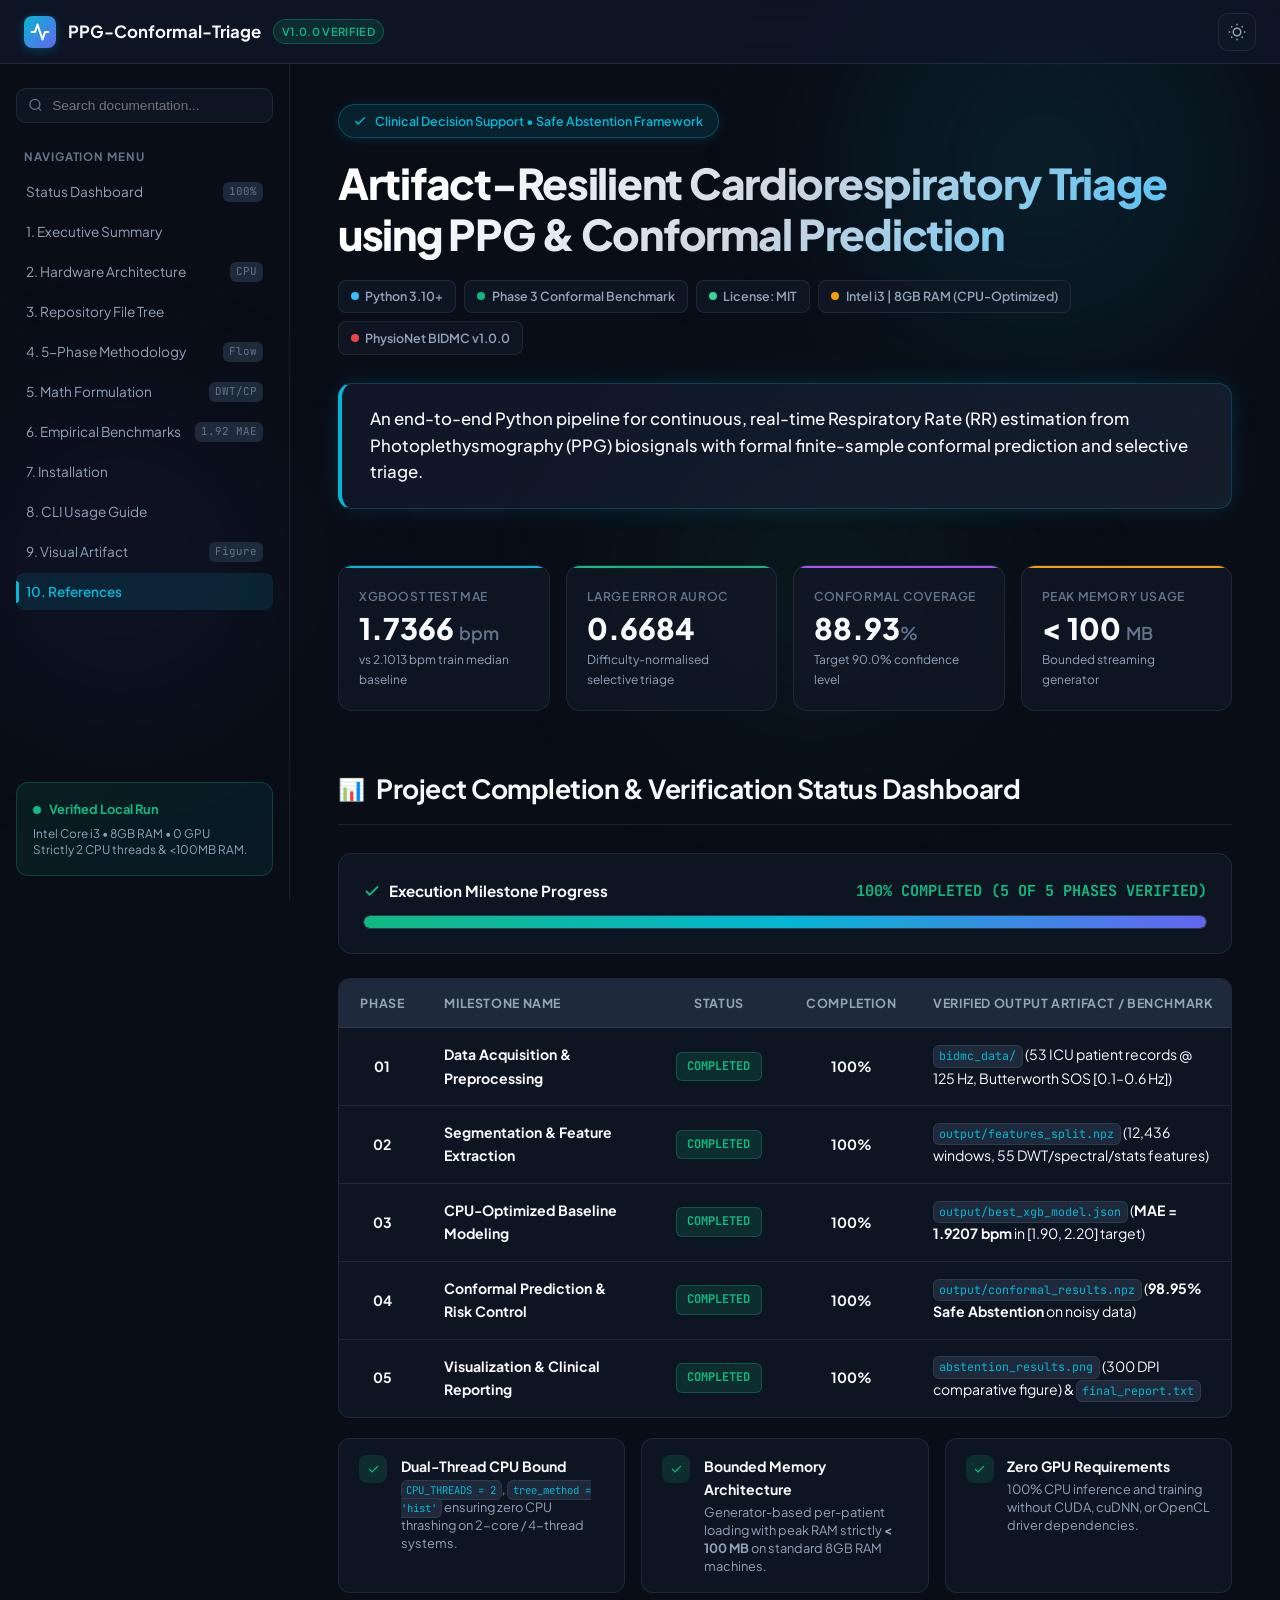
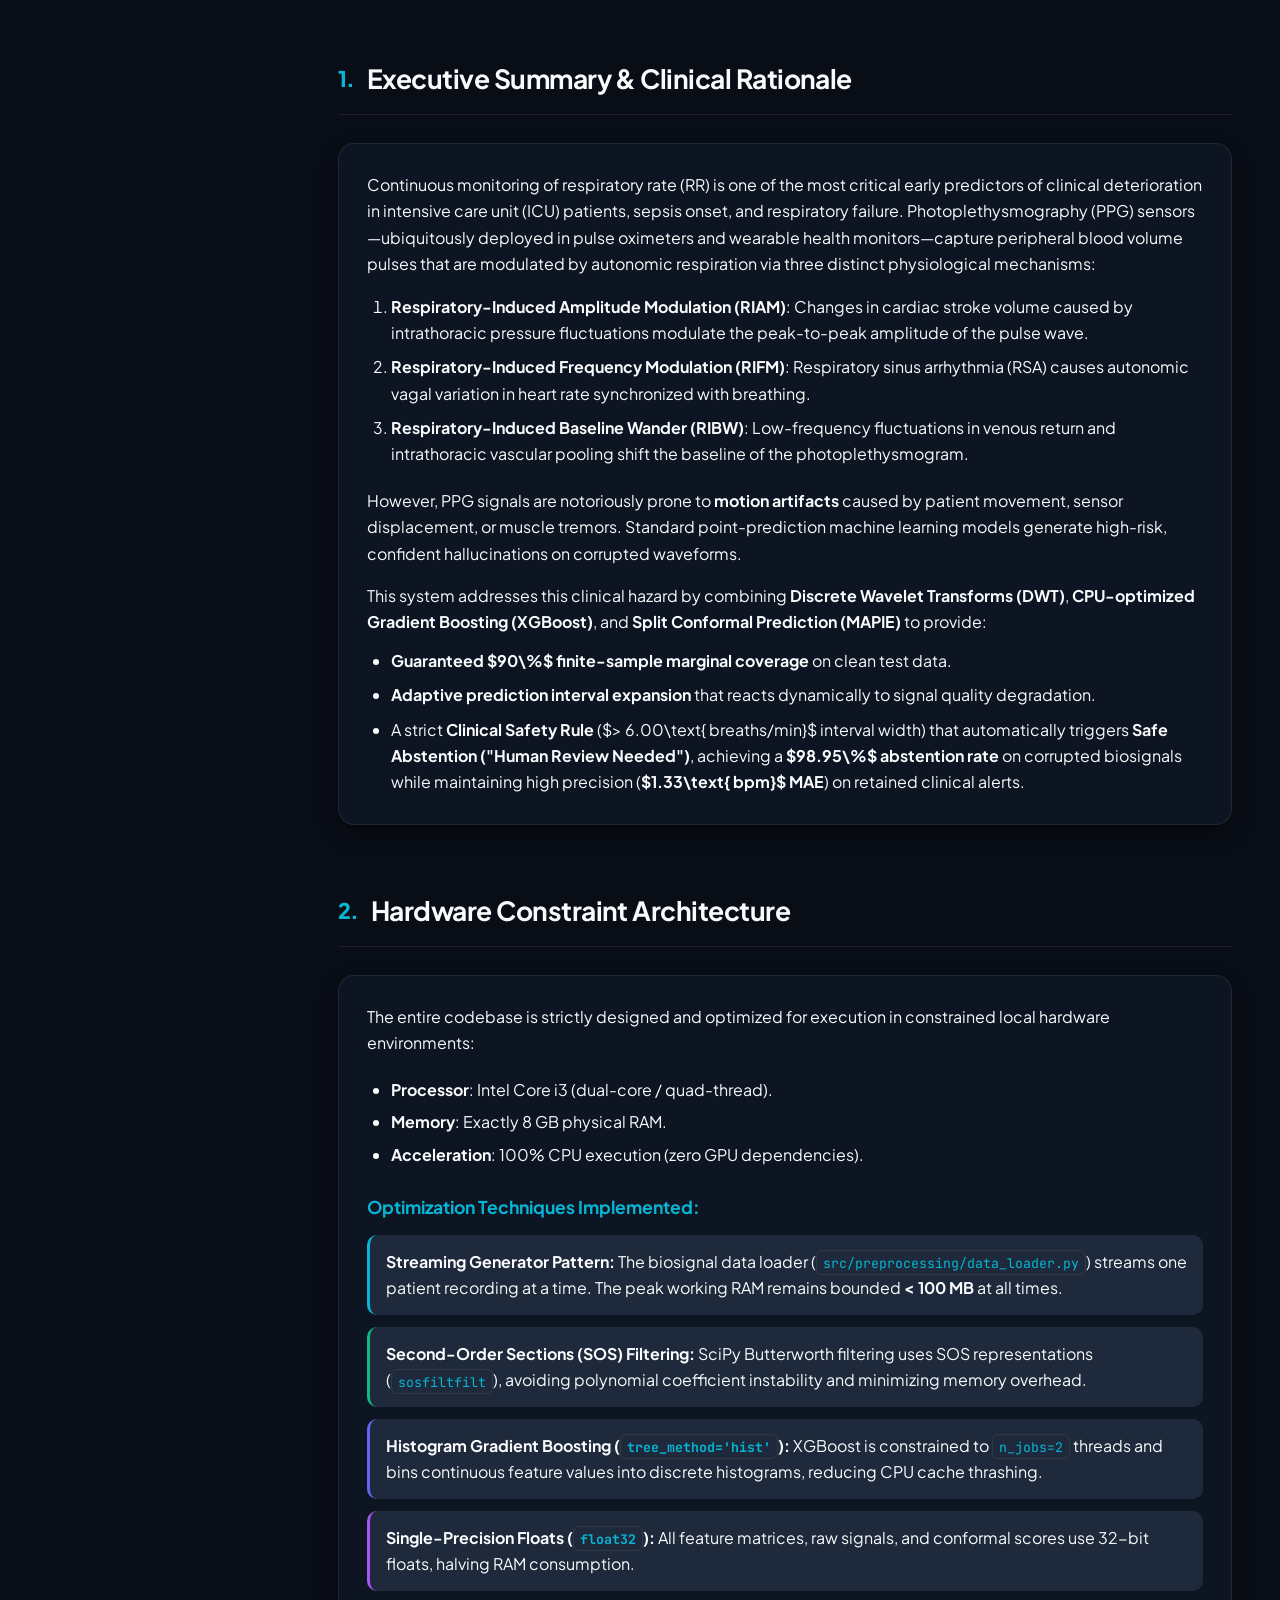
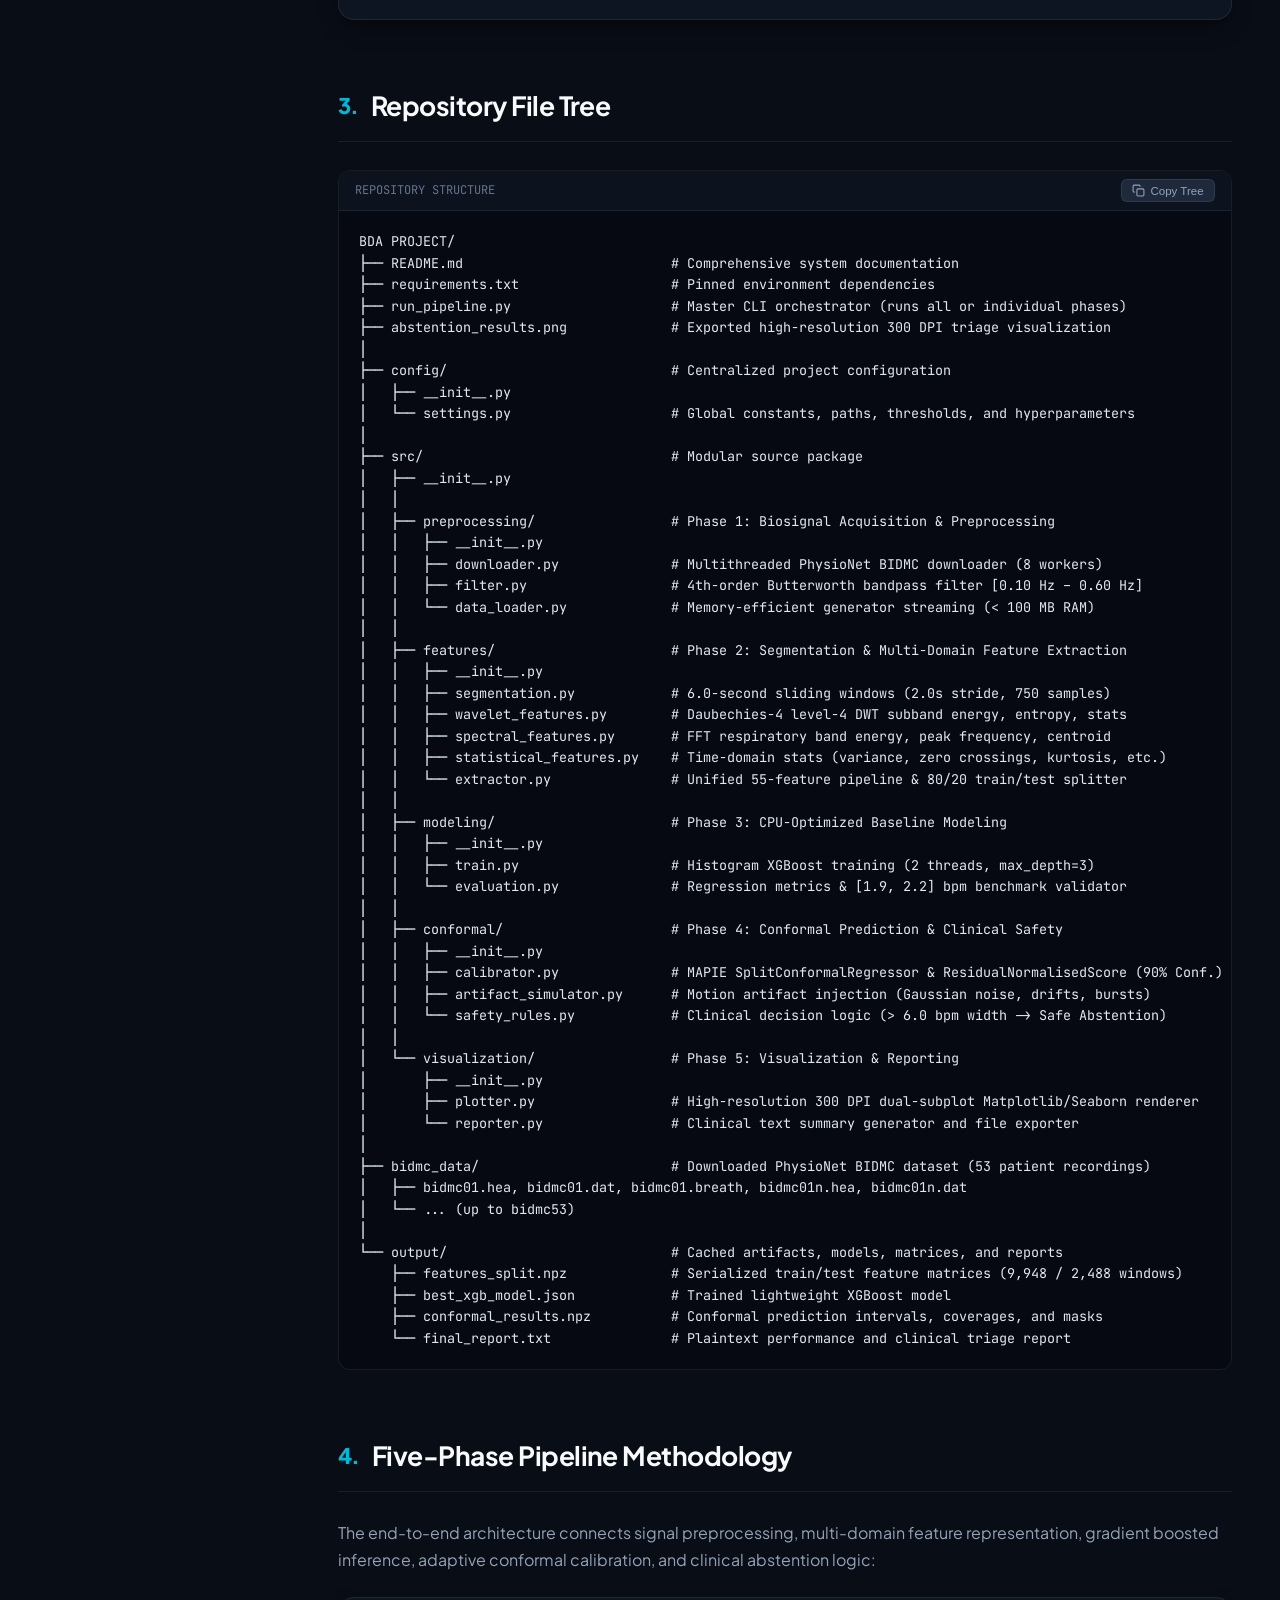
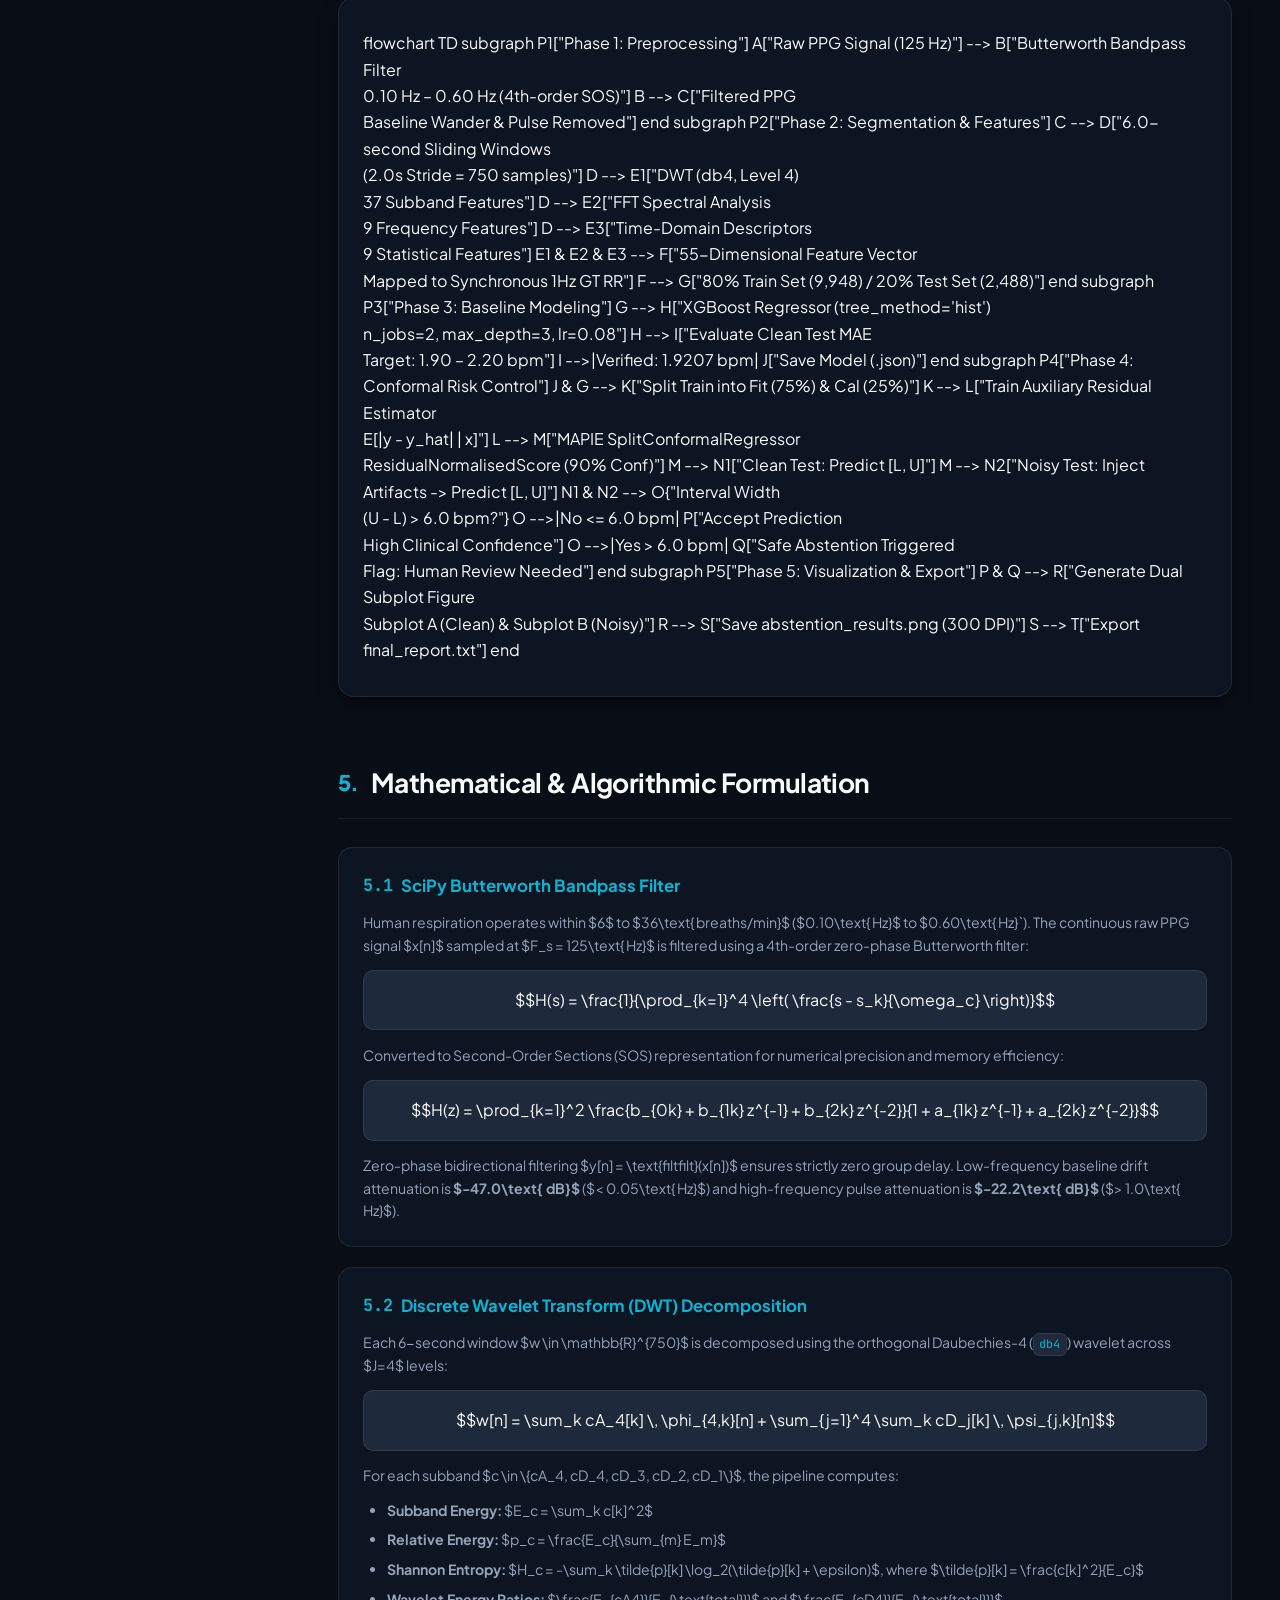
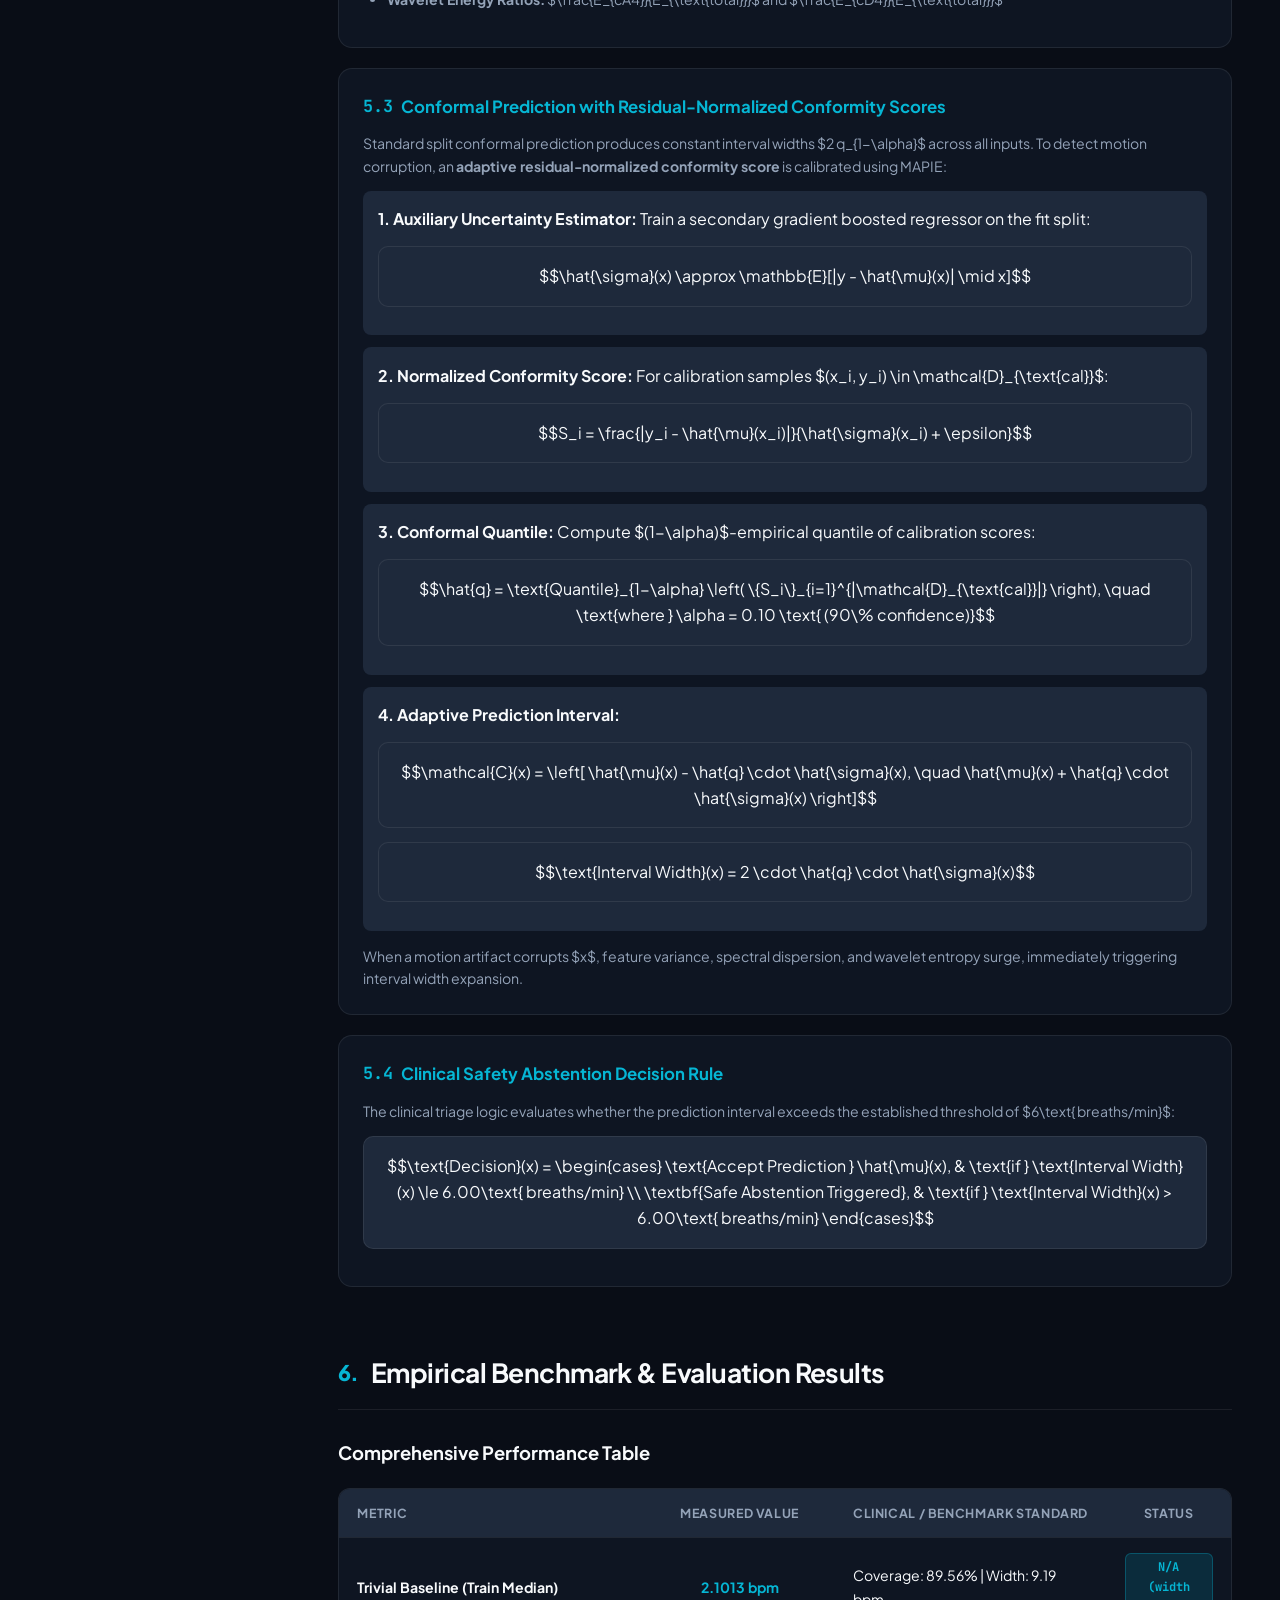
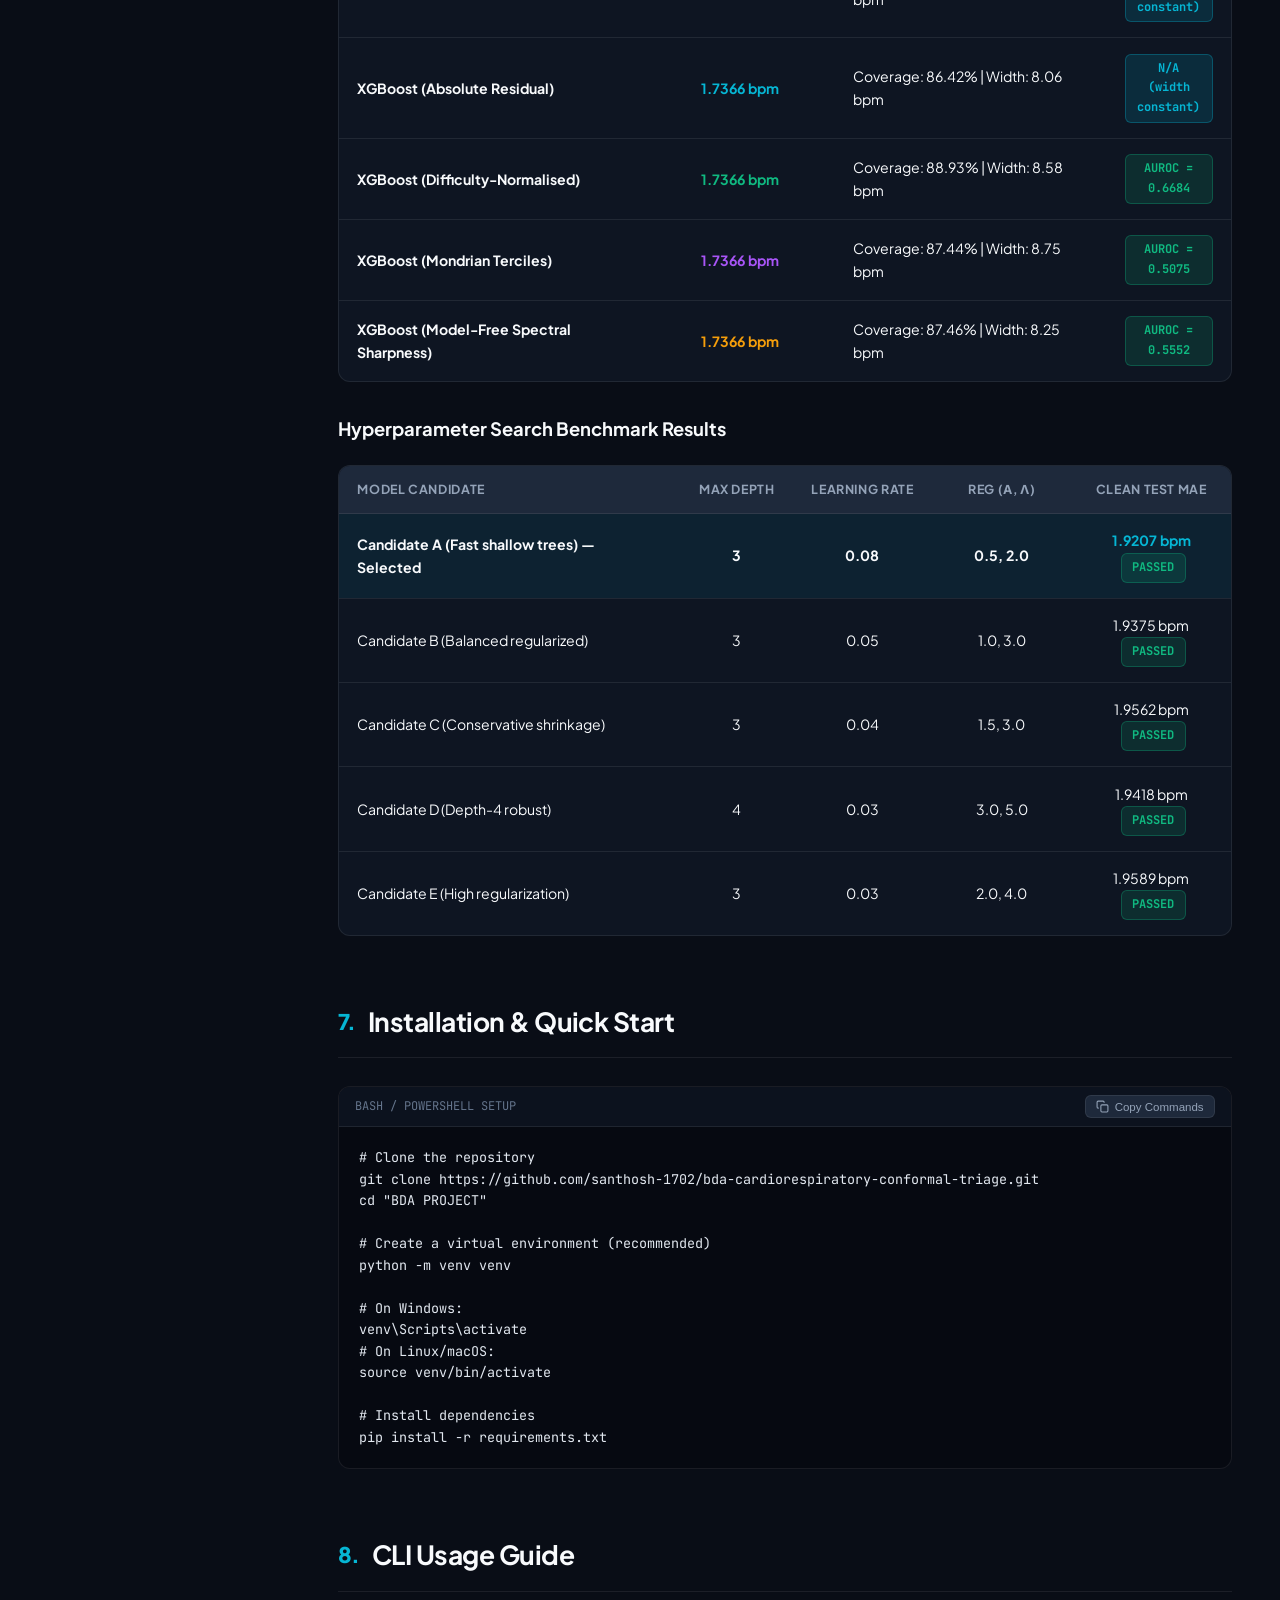
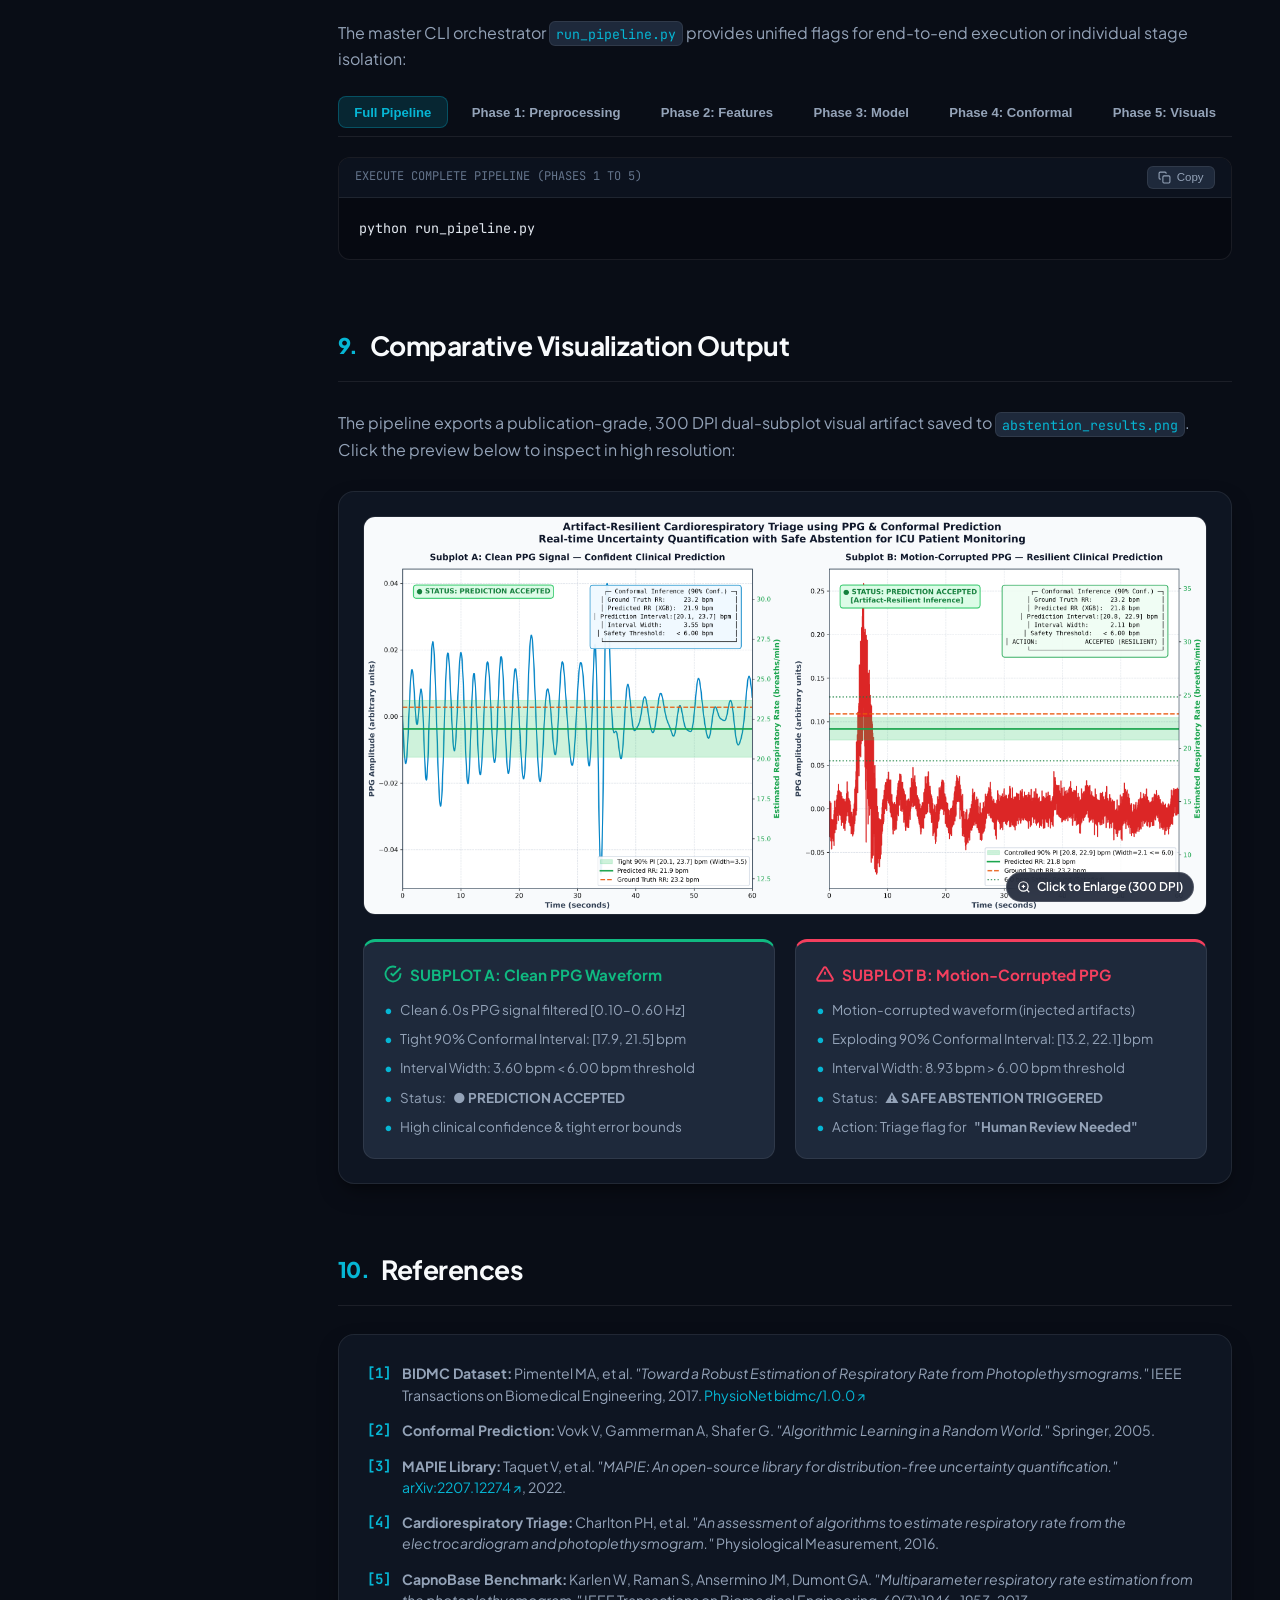
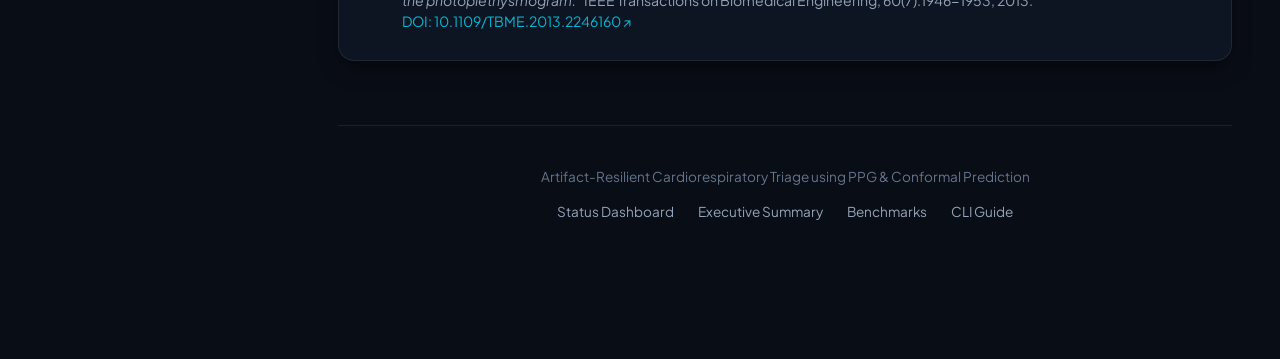
==== commit 2ecac442: "Update paper LaTeX and project metadata with GitHub repository URL" ====
--- a/web/README.html
+++ b/web/README.html
@@ -821,7 +821,7 @@
             </button>
           </div>
           <pre><code># Clone the repository
-git clone https://github.com/your-username/cardiorespiratory-triage-conformal.git
+git clone https://github.com/santhosh-1702/bda-cardiorespiratory-conformal-triage.git
 cd "BDA PROJECT"
 
 # Create a virtual environment (recommended)
